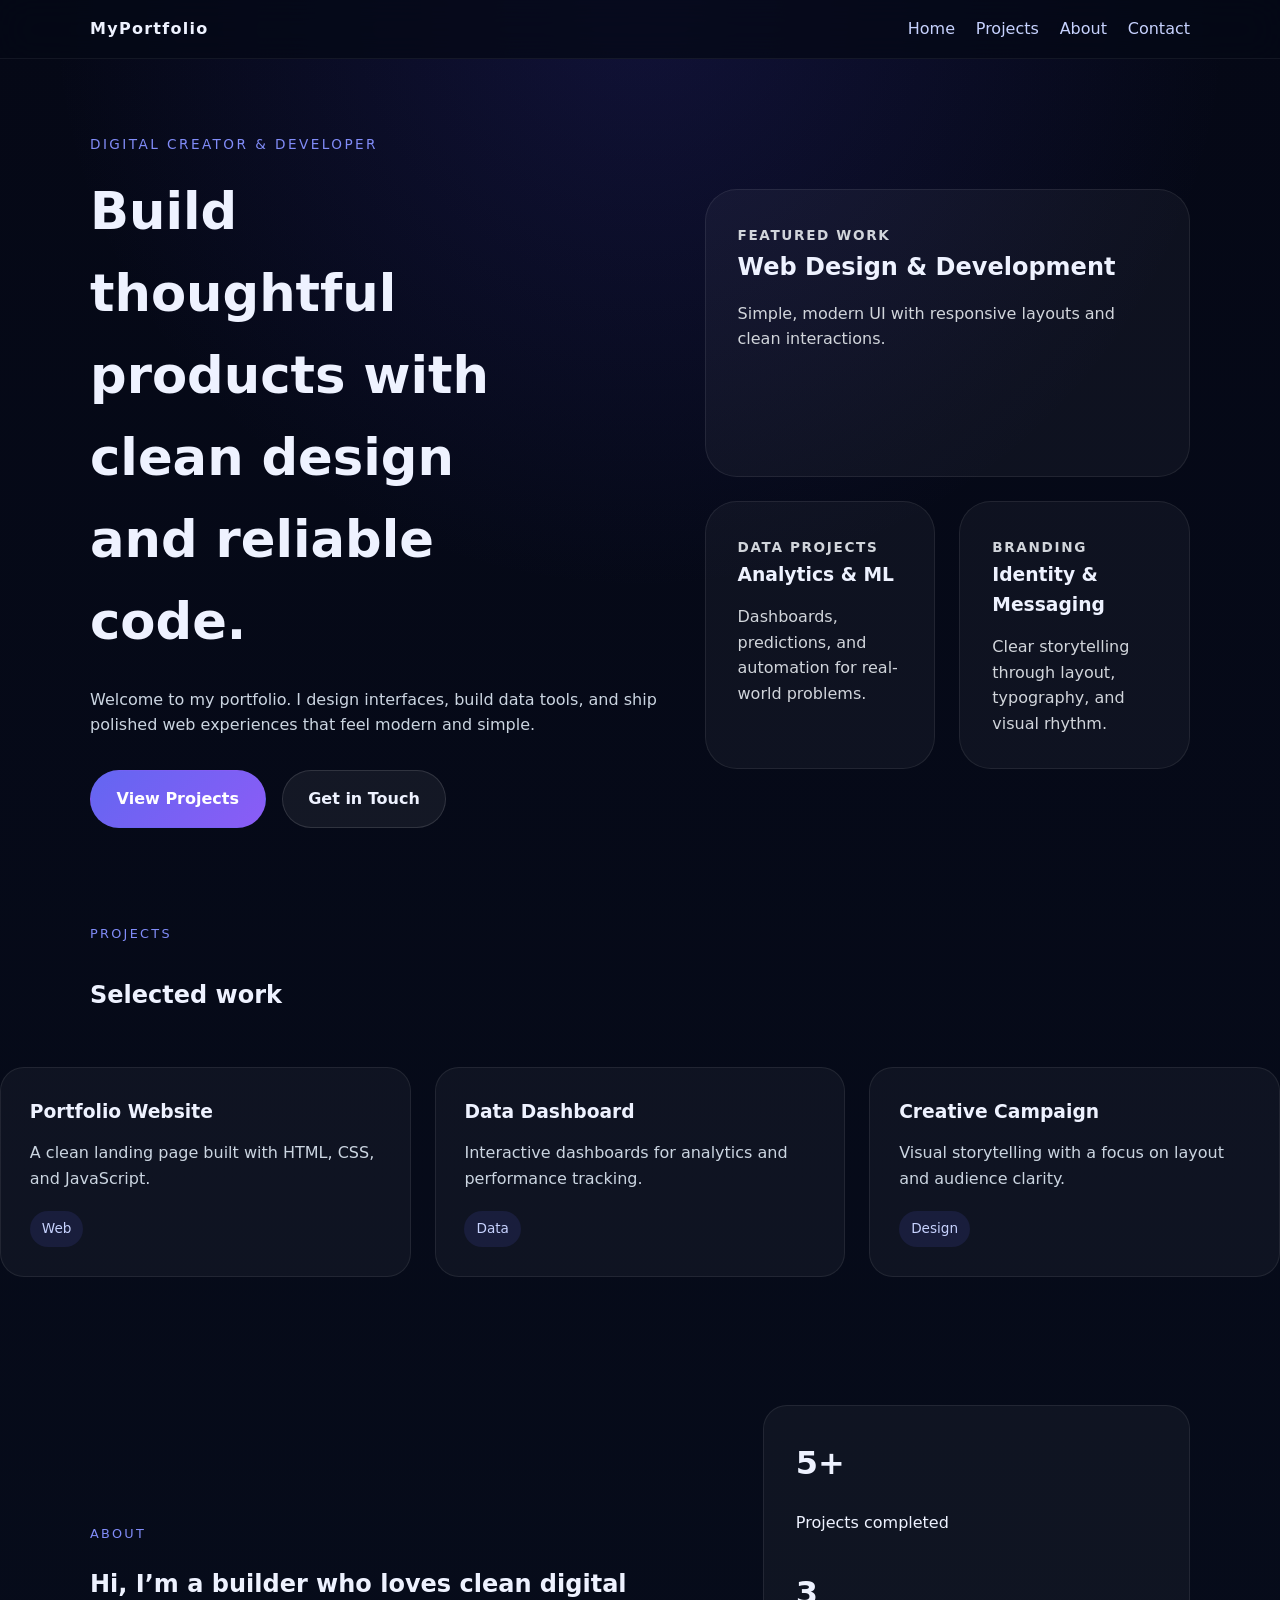
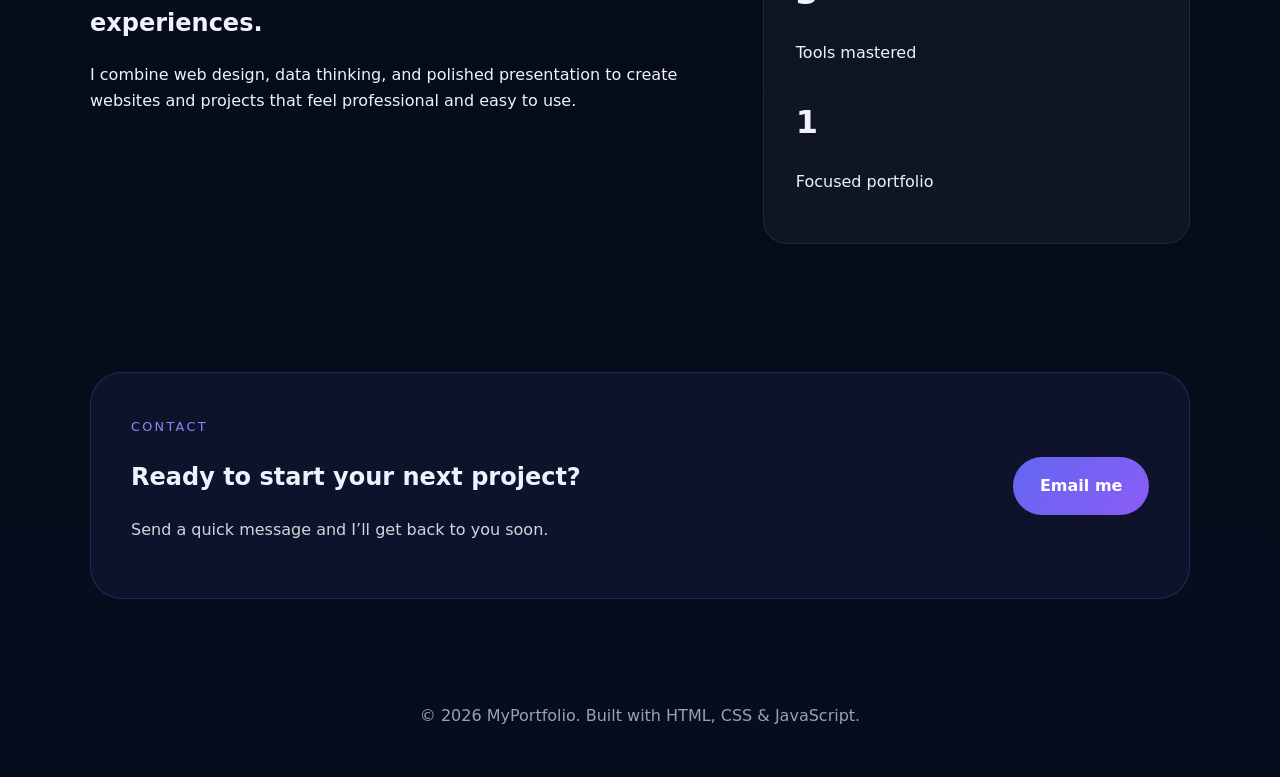
==== index.html @ 17a0bbd0 "Initial commit" ====
<!DOCTYPE html>
<html lang="en">
<head>
  <meta charset="UTF-8" />
  <meta name="viewport" content="width=device-width, initial-scale=1.0" />
  <title>Portfolio</title>
  <link rel="stylesheet" href="styles.css" />
</head>
<body>
  <header class="site-header">
    <div class="container header-inner">
      <a class="brand" href="#home">MyPortfolio</a>
      <nav class="nav-links" id="navLinks">
        <a href="#home">Home</a>
        <a href="#projects">Projects</a>
        <a href="#about">About</a>
        <a href="#contact">Contact</a>
      </nav>
      <button class="menu-toggle" id="menuToggle" aria-label="Toggle navigation">
        <span></span><span></span><span></span>
      </button>
    </div>
  </header>

  <main>
    <section class="hero" id="home">
      <div class="container hero-grid">
        <div class="hero-copy">
          <span class="eyebrow">Digital Creator & Developer</span>
          <h1>Build thoughtful products with clean design and reliable code.</h1>
          <p>Welcome to my portfolio. I design interfaces, build data tools, and ship polished web experiences that feel modern and simple.</p>
          <div class="hero-actions">
            <a class="btn primary" href="#projects">View Projects</a>
            <a class="btn secondary" href="#contact">Get in Touch</a>
          </div>
        </div>

        <div class="hero-cards">
          <article class="feature-card feature-card-large">
            <p class="feature-label">Featured Work</p>
            <h2>Web Design & Development</h2>
            <p>Simple, modern UI with responsive layouts and clean interactions.</p>
          </article>

          <div class="feature-row">
            <article class="feature-card">
              <p class="feature-label">Data Projects</p>
              <h3>Analytics & ML</h3>
              <p>Dashboards, predictions, and automation for real-world problems.</p>
            </article>

            <article class="feature-card">
              <p class="feature-label">Branding</p>
              <h3>Identity & Messaging</h3>
              <p>Clear storytelling through layout, typography, and visual rhythm.</p>
            </article>
          </div>
        </div>
      </div>
    </section>

    <section class="section projects" id="projects">
      <div class="container section-header">
        <span class="section-tag">Projects</span>
        <h2>Selected work</h2>
      </div>
      <div class="project-grid">
        <article class="project-card">
          <h3>Portfolio Website</h3>
          <p>A clean landing page built with HTML, CSS, and JavaScript.</p>
          <span class="project-meta">Web</span>
        </article>
        <article class="project-card">
          <h3>Data Dashboard</h3>
          <p>Interactive dashboards for analytics and performance tracking.</p>
          <span class="project-meta">Data</span>
        </article>
        <article class="project-card">
          <h3>Creative Campaign</h3>
          <p>Visual storytelling with a focus on layout and audience clarity.</p>
          <span class="project-meta">Design</span>
        </article>
      </div>
    </section>

    <section class="section about" id="about">
      <div class="container about-grid">
        <div>
          <span class="section-tag">About</span>
          <h2>Hi, I’m a builder who loves clean digital experiences.</h2>
          <p>I combine web design, data thinking, and polished presentation to create websites and projects that feel professional and easy to use.</p>
        </div>
        <div class="about-stats">
          <div>
            <strong>5+</strong>
            <p>Projects completed</p>
          </div>
          <div>
            <strong>3</strong>
            <p>Tools mastered</p>
          </div>
          <div>
            <strong>1</strong>
            <p>Focused portfolio</p>
          </div>
        </div>
      </div>
    </section>

    <section class="section contact" id="contact">
      <div class="container contact-card">
        <div>
          <span class="section-tag">Contact</span>
          <h2>Ready to start your next project?</h2>
          <p>Send a quick message and I’ll get back to you soon.</p>
        </div>
        <a class="btn primary" href="mailto:hello@example.com">Email me</a>
      </div>
    </section>
  </main>

  <footer class="site-footer">
    <div class="container footer-inner">
      <p>© 2026 MyPortfolio. Built with HTML, CSS & JavaScript.</p>
    </div>
  </footer>

  <script src="script.js"></script>
</body>
</html>
---- styles.css ----
:root {
  color-scheme: dark;
  font-family: Inter, system-ui, -apple-system, BlinkMacSystemFont, "Segoe UI", sans-serif;
  color: #eef2ff;
  background: #050816;
  font-size: 16px;
  line-height: 1.6;
}

* {
  box-sizing: border-box;
}

html {
  scroll-behavior: smooth;
}

body {
  margin: 0;
  min-height: 100vh;
  background: radial-gradient(circle at top, rgba(79, 70, 229, 0.16), transparent 24%),
    linear-gradient(180deg, #050816 0%, #070d1c 100%);
}

img {
  display: block;
  max-width: 100%;
}

button,
a {
  font: inherit;
}

.container {
  width: min(1100px, calc(100% - 2rem));
  margin: 0 auto;
}

.site-header {
  position: sticky;
  top: 0;
  z-index: 10;
  backdrop-filter: blur(18px);
  background: rgba(5, 8, 22, 0.75);
  border-bottom: 1px solid rgba(255, 255, 255, 0.06);
}

.header-inner {
  display: flex;
  align-items: center;
  justify-content: space-between;
  gap: 1rem;
  padding: 1rem 0;
}

.brand {
  text-decoration: none;
  color: #eef2ff;
  font-weight: 700;
  letter-spacing: 0.08em;
}

.nav-links {
  display: flex;
  align-items: center;
  gap: 1.3rem;
}

.nav-links a {
  text-decoration: none;
  color: #c7d2fe;
  transition: color 0.2s ease;
}

.nav-links a:hover {
  color: #eef2ff;
}

.menu-toggle {
  display: none;
  width: 2.5rem;
  height: 2.5rem;
  border: none;
  background: transparent;
  cursor: pointer;
  flex-direction: column;
  justify-content: space-between;
  padding: 0;
}

.menu-toggle span {
  display: block;
  height: 3px;
  width: 100%;
  background: #eef2ff;
  border-radius: 999px;
}

.hero {
  padding: 4.5rem 0 2rem;
}

.hero-grid {
  display: grid;
  grid-template-columns: 1.2fr 1fr;
  gap: 2rem;
  align-items: center;
}

.eyebrow {
  display: inline-flex;
  font-size: 0.85rem;
  text-transform: uppercase;
  letter-spacing: 0.18em;
  color: #818cf8;
  margin-bottom: 1rem;
}

.hero-copy h1 {
  font-size: clamp(2.5rem, 4vw, 4rem);
  margin: 0;
  max-width: 12ch;
}

.hero-copy p {
  max-width: 42rem;
  margin: 1.5rem 0 0;
  color: #cbd5e1;
}

.hero-actions {
  display: flex;
  align-items: center;
  gap: 1rem;
  margin-top: 2rem;
}

.btn {
  display: inline-flex;
  align-items: center;
  gap: 0.5rem;
  text-decoration: none;
  border-radius: 999px;
  border: 1px solid transparent;
  padding: 0.95rem 1.6rem;
  font-weight: 600;
  transition: transform 0.2s ease, background-color 0.2s ease, border-color 0.2s ease;
}

.btn:hover {
  transform: translateY(-1px);
}

.btn.primary {
  background: linear-gradient(135deg, #6366f1, #8b5cf6);
  color: #fff;
}

.btn.secondary {
  background: rgba(255, 255, 255, 0.06);
  color: #eef2ff;
  border-color: rgba(255, 255, 255, 0.12);
}

.hero-cards {
  display: grid;
  gap: 1.5rem;
}

.feature-card {
  background: rgba(255, 255, 255, 0.04);
  border: 1px solid rgba(255, 255, 255, 0.08);
  border-radius: 32px;
  padding: 2rem;
  min-height: 11rem;
}

.feature-card-large {
  min-height: 18rem;
}

.feature-label {
  display: inline-flex;
  margin-bottom: 0.85rem;
  color: #818cf8;
  font-size: 0.85rem;
  font-weight: 600;
  text-transform: uppercase;
  letter-spacing: 0.12em;
}

.feature-card h2,
.feature-card h3 {
  margin: 0 0 0.9rem;
}

.feature-card p {
  margin: 0;
  color: #d1d5db;
}

.feature-row {
  display: grid;
  gap: 1.5rem;
  grid-template-columns: repeat(2, minmax(0, 1fr));
}

.section {
  padding: 4rem 0;
}

.section-header {
  display: flex;
  flex-direction: column;
  gap: 0.75rem;
  margin-bottom: 2rem;
}

.section-tag {
  color: #818cf8;
  text-transform: uppercase;
  letter-spacing: 0.18em;
  font-size: 0.8rem;
}

.projects .project-grid {
  display: grid;
  gap: 1.5rem;
  grid-template-columns: repeat(3, minmax(0, 1fr));
}

.project-card {
  background: rgba(255, 255, 255, 0.04);
  border: 1px solid rgba(255, 255, 255, 0.08);
  border-radius: 24px;
  padding: 1.8rem;
}

.project-card h3 {
  margin: 0 0 0.85rem;
}

.project-card p {
  margin: 0 0 1.25rem;
  color: #cbd5e1;
}

.project-meta {
  display: inline-flex;
  padding: 0.45rem 0.75rem;
  border-radius: 999px;
  background: rgba(99, 102, 241, 0.12);
  color: #c7d2fe;
  font-size: 0.85rem;
}

.about-grid {
  display: grid;
  grid-template-columns: 1.2fr 0.8fr;
  gap: 2rem;
  align-items: center;
}

.about-stats {
  display: grid;
  gap: 1rem;
  background: rgba(255, 255, 255, 0.04);
  border: 1px solid rgba(255, 255, 255, 0.08);
  border-radius: 24px;
  padding: 2rem;
}

.about-stats div {
  display: grid;
  gap: 0.3rem;
}

.about-stats strong {
  font-size: 2rem;
  display: block;
}

.contact-card {
  display: flex;
  align-items: center;
  justify-content: space-between;
  gap: 2rem;
  background: rgba(99, 102, 241, 0.08);
  border: 1px solid rgba(99, 102, 241, 0.25);
  border-radius: 32px;
  padding: 2.5rem;
}

.contact-card p {
  color: #d1d5db;
}

.site-footer {
  padding: 1.5rem 0 2rem;
}

.footer-inner {
  display: flex;
  justify-content: center;
  color: #94a3b8;
}

@media (max-width: 960px) {
  .hero-grid,
  .about-grid,
  .projects .project-grid {
    grid-template-columns: 1fr;
  }

  .feature-row {
    grid-template-columns: 1fr;
  }
}

@media (max-width: 720px) {
  .header-inner {
    flex-wrap: wrap;
  }

  .nav-links {
    width: 100%;
    flex-direction: column;
    gap: 0.8rem;
    display: none;
  }

  .nav-links.active {
    display: flex;
  }

  .menu-toggle {
    display: flex;
  }

  .hero-actions {
    flex-direction: column;
    align-items: stretch;
  }

  .contact-card {
    flex-direction: column;
    align-items: flex-start;
  }
}
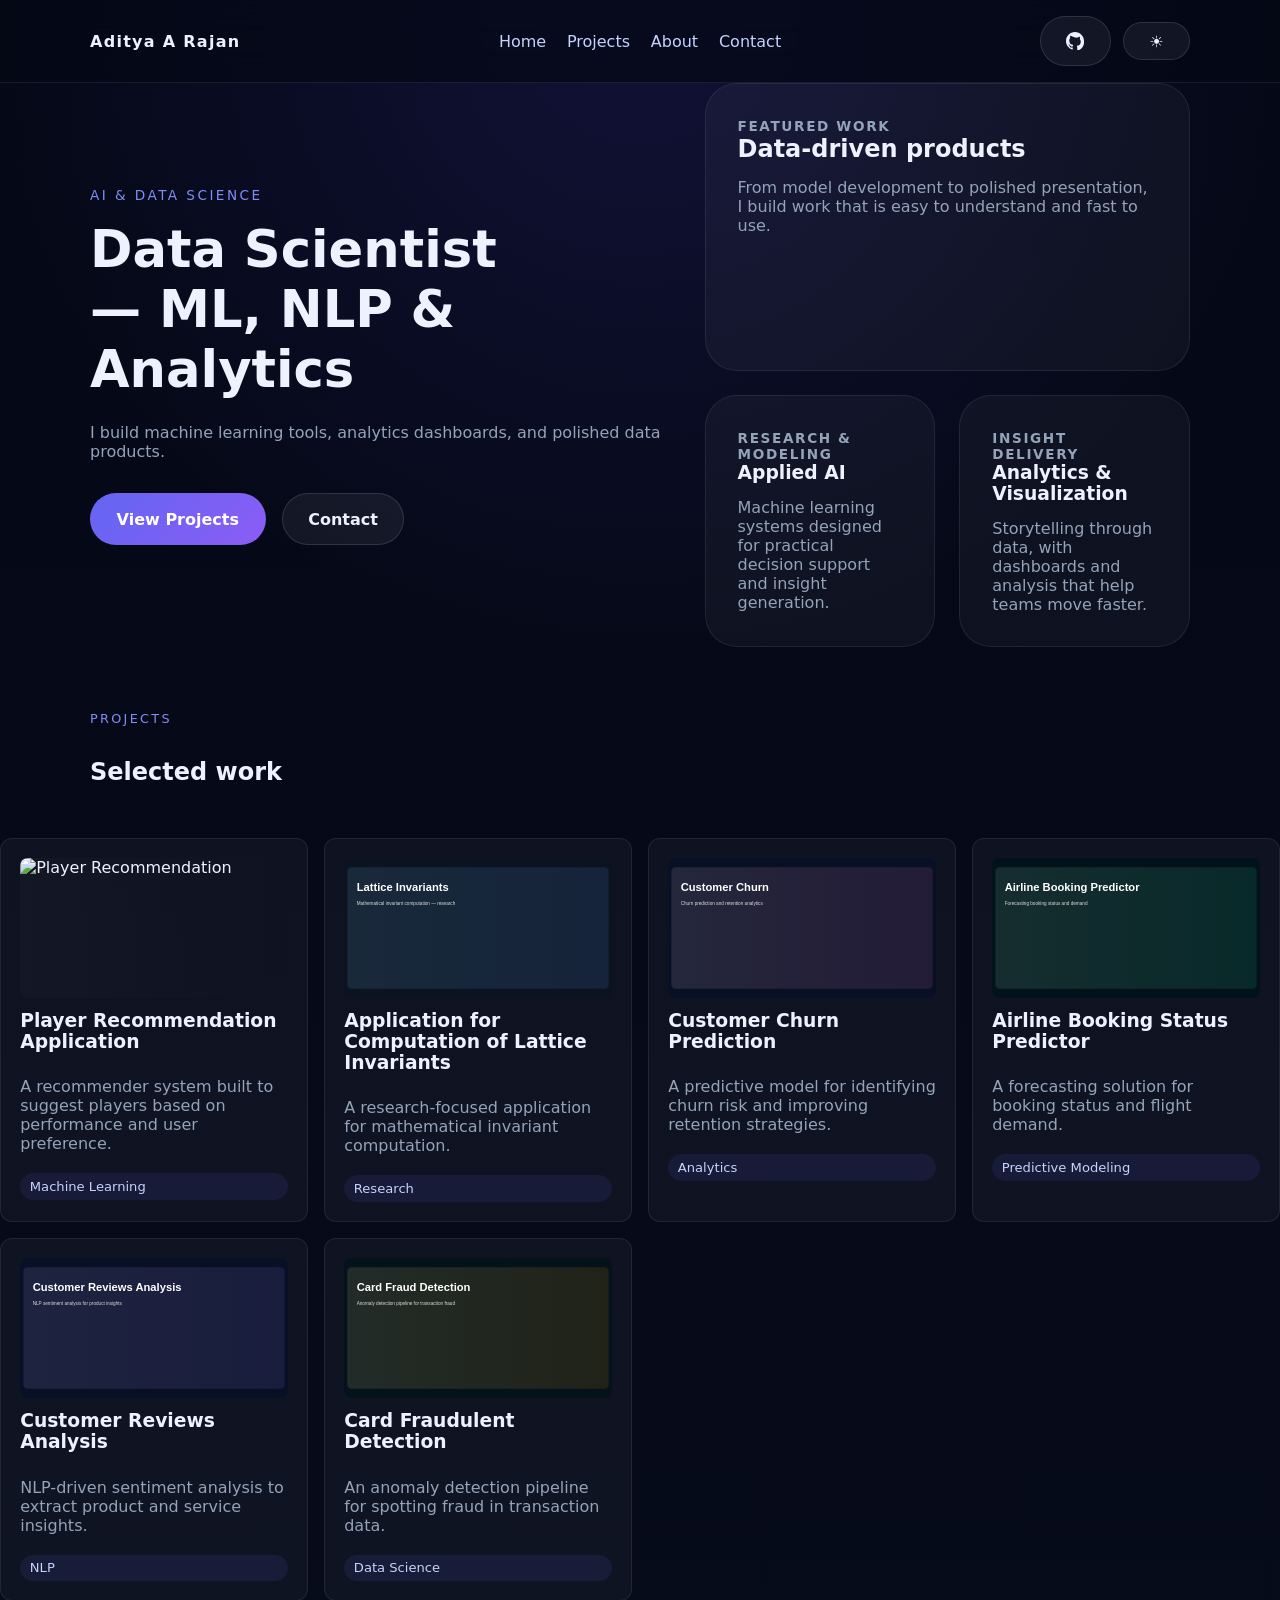
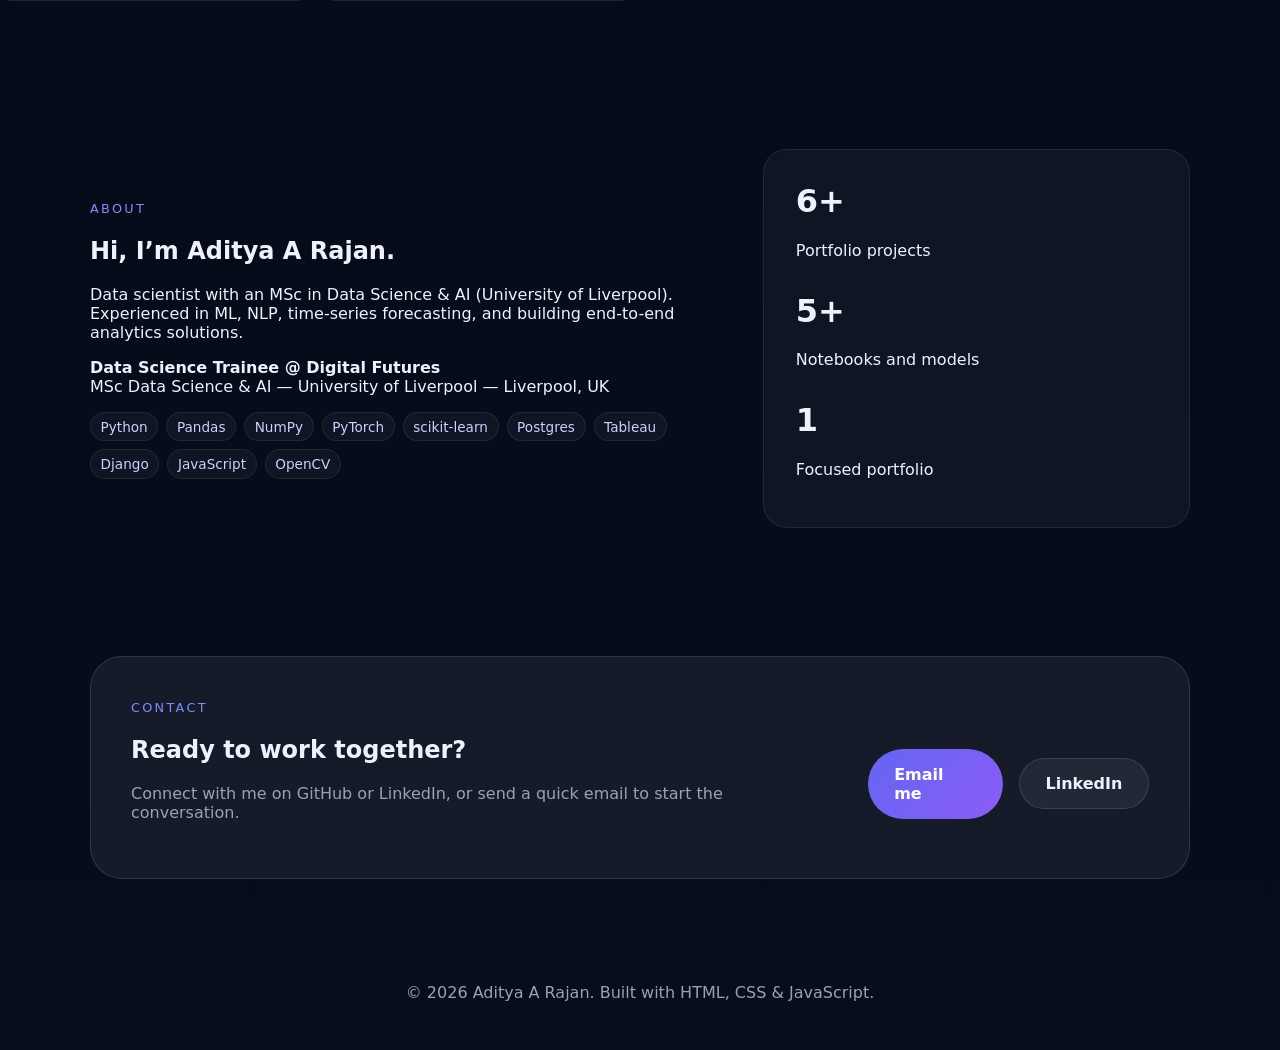
==== commit 7ceb1f24: "static html file update" ====
--- a/index.html
+++ b/index.html
@@ -3,22 +3,30 @@
 <head>
   <meta charset="UTF-8" />
   <meta name="viewport" content="width=device-width, initial-scale=1.0" />
-  <title>Portfolio</title>
-  <link rel="stylesheet" href="styles.css" />
+  <title>Aditya A Rajan — Portfolio</title>
+  <link rel="stylesheet" href="static/styles.css" />
 </head>
 <body>
   <header class="site-header">
     <div class="container header-inner">
-      <a class="brand" href="#home">MyPortfolio</a>
+      <a class="brand" href="#home">Aditya A Rajan</a>
       <nav class="nav-links" id="navLinks">
         <a href="#home">Home</a>
         <a href="#projects">Projects</a>
         <a href="#about">About</a>
         <a href="#contact">Contact</a>
       </nav>
-      <button class="menu-toggle" id="menuToggle" aria-label="Toggle navigation">
-        <span></span><span></span><span></span>
-      </button>
+      <div class="toolbar-actions">
+        <a class="btn secondary github-btn" href="https://github.com/adiTenGemini" target="_blank" rel="noreferrer" aria-label="GitHub">
+          <svg width="18" height="18" viewBox="0 0 16 16" fill="currentColor" xmlns="http://www.w3.org/2000/svg" aria-hidden="true">
+            <path fill-rule="evenodd" d="M8 0C3.58 0 0 3.58 0 8c0 3.54 2.29 6.53 5.47 7.59.4.07.55-.17.55-.38 0-.19-.01-.82-.01-1.49-2.01.37-2.53-.49-2.69-.94-.09-.23-.48-.94-.82-1.13-.28-.15-.68-.52-.01-.53.63-.01 1.08.58 1.23.82.72 1.21 1.87.87 2.33.66.07-.52.28-.87.51-1.07-1.78-.2-3.64-.89-3.64-3.95 0-.87.31-1.59.82-2.15-.08-.2-.36-1.02.08-2.12 0 0 .67-.21 2.2.82A7.68 7.68 0 018 4.8c.68.003 1.36.092 2 .27 1.53-1.04 2.2-.82 2.2-.82.44 1.1.16 1.92.08 2.12.51.56.82 1.28.82 2.15 0 3.07-1.87 3.75-3.65 3.95.29.25.54.73.54 1.48 0 1.07-.01 1.93-.01 2.19 0 .21.15.46.55.38A8.013 8.013 0 0016 8c0-4.42-3.58-8-8-8z"></path>
+          </svg>
+        </a>
+        <button class="theme-toggle" id="themeToggle" aria-label="Toggle theme">🌙</button>
+        <button class="menu-toggle" id="menuToggle" aria-label="Toggle navigation">
+          <span></span><span></span><span></span>
+        </button>
+      </div>
     </div>
   </header>
 
@@ -26,33 +34,33 @@
     <section class="hero" id="home">
       <div class="container hero-grid">
         <div class="hero-copy">
-          <span class="eyebrow">Digital Creator & Developer</span>
-          <h1>Build thoughtful products with clean design and reliable code.</h1>
-          <p>Welcome to my portfolio. I design interfaces, build data tools, and ship polished web experiences that feel modern and simple.</p>
+          <span class="eyebrow">AI & Data Science</span>
+          <h1>Data Scientist — ML, NLP & Analytics</h1>
+          <p>I build machine learning tools, analytics dashboards, and polished data products.</p>
           <div class="hero-actions">
             <a class="btn primary" href="#projects">View Projects</a>
-            <a class="btn secondary" href="#contact">Get in Touch</a>
+            <a class="btn secondary" href="#contact">Contact</a>
           </div>
         </div>
 
         <div class="hero-cards">
           <article class="feature-card feature-card-large">
             <p class="feature-label">Featured Work</p>
-            <h2>Web Design & Development</h2>
-            <p>Simple, modern UI with responsive layouts and clean interactions.</p>
+            <h2>Data-driven products</h2>
+            <p>From model development to polished presentation, I build work that is easy to understand and fast to use.</p>
           </article>
 
           <div class="feature-row">
             <article class="feature-card">
-              <p class="feature-label">Data Projects</p>
-              <h3>Analytics & ML</h3>
-              <p>Dashboards, predictions, and automation for real-world problems.</p>
+              <p class="feature-label">Research & Modeling</p>
+              <h3>Applied AI</h3>
+              <p>Machine learning systems designed for practical decision support and insight generation.</p>
             </article>
 
             <article class="feature-card">
-              <p class="feature-label">Branding</p>
-              <h3>Identity & Messaging</h3>
-              <p>Clear storytelling through layout, typography, and visual rhythm.</p>
+              <p class="feature-label">Insight Delivery</p>
+              <h3>Analytics & Visualization</h3>
+              <p>Storytelling through data, with dashboards and analysis that help teams move faster.</p>
             </article>
           </div>
         </div>
@@ -64,22 +72,54 @@
         <span class="section-tag">Projects</span>
         <h2>Selected work</h2>
       </div>
-      <div class="project-grid">
+
+      <div class="project-grid" id="projectGrid">
         <article class="project-card">
-          <h3>Portfolio Website</h3>
-          <p>A clean landing page built with HTML, CSS, and JavaScript.</p>
-          <span class="project-meta">Web</span>
+          <img class="project-image" src="static/images/player_recommendation.svg" alt="Player Recommendation">
+          <h3><a href="https://github.com/adiTenGemini/Player-Recommendation-Application" target="_blank" rel="noreferrer">Player Recommendation Application</a></h3>
+          <p>A recommender system built to suggest players based on performance and user preference.</p>
+          <span class="project-meta">Machine Learning</span>
         </article>
+
         <article class="project-card">
-          <h3>Data Dashboard</h3>
-          <p>Interactive dashboards for analytics and performance tracking.</p>
-          <span class="project-meta">Data</span>
+          <img class="project-image" src="static/images/computation_lattice.svg" alt="Lattice Invariants">
+          <h3><a href="https://github.com/adiTenGemini/Application-for-Computation-of-Lattice-Invariants" target="_blank" rel="noreferrer">Application for Computation of Lattice Invariants</a></h3>
+          <p>A research-focused application for mathematical invariant computation.</p>
+          <span class="project-meta">Research</span>
         </article>
+
         <article class="project-card">
-          <h3>Creative Campaign</h3>
-          <p>Visual storytelling with a focus on layout and audience clarity.</p>
-          <span class="project-meta">Design</span>
+          <img class="project-image" src="static/images/customer_churn.svg" alt="Customer Churn">
+          <h3><a href="https://github.com/adiTenGemini/Customer-Churn-Prediction" target="_blank" rel="noreferrer">Customer Churn Prediction</a></h3>
+          <p>A predictive model for identifying churn risk and improving retention strategies.</p>
+          <span class="project-meta">Analytics</span>
         </article>
+
+        <article class="project-card">
+          <img class="project-image" src="static/images/airline_booking.svg" alt="Airline Booking">
+          <h3><a href="https://github.com/adiTenGemini/Airline-Booking-Status-Predictor" target="_blank" rel="noreferrer">Airline Booking Status Predictor</a></h3>
+          <p>A forecasting solution for booking status and flight demand.</p>
+          <span class="project-meta">Predictive Modeling</span>
+        </article>
+
+        <article class="project-card">
+          <img class="project-image" src="static/images/customer_reviews.svg" alt="Customer Reviews">
+          <h3><a href="https://github.com/adiTenGemini/Customer-Reviews-Analysis" target="_blank" rel="noreferrer">Customer Reviews Analysis</a></h3>
+          <p>NLP-driven sentiment analysis to extract product and service insights.</p>
+          <span class="project-meta">NLP</span>
+        </article>
+
+        <article class="project-card">
+          <img class="project-image" src="static/images/card_fraud.svg" alt="Card Fraud">
+          <h3><a href="https://github.com/adiTenGemini/Card-Fraudulent-Detection" target="_blank" rel="noreferrer">Card Fraudulent Detection</a></h3>
+          <p>An anomaly detection pipeline for spotting fraud in transaction data.</p>
+          <span class="project-meta">Data Science</span>
+        </article>
+      </div>
+
+      <!-- See more button is hidden when there are no hidden items -->
+      <div style="text-align:center; margin-top:1.25rem;">
+        <button id="seeMoreBtn" class="btn secondary" style="display:none;">See more</button>
       </div>
     </section>
 
@@ -87,17 +127,31 @@
       <div class="container about-grid">
         <div>
           <span class="section-tag">About</span>
-          <h2>Hi, I’m a builder who loves clean digital experiences.</h2>
-          <p>I combine web design, data thinking, and polished presentation to create websites and projects that feel professional and easy to use.</p>
+          <h2>Hi, I’m Aditya A Rajan.</h2>
+          <p>Data scientist with an MSc in Data Science & AI (University of Liverpool). Experienced in ML, NLP, time-series forecasting, and building end-to-end analytics solutions.</p>
+          <p><strong>Data Science Trainee @ Digital Futures</strong><br>MSc Data Science & AI — University of Liverpool — Liverpool, UK</p>
+
+          <div class="skill-list">
+            <span class="skill">Python</span>
+            <span class="skill">Pandas</span>
+            <span class="skill">NumPy</span>
+            <span class="skill">PyTorch</span>
+            <span class="skill">scikit-learn</span>
+            <span class="skill">Postgres</span>
+            <span class="skill">Tableau</span>
+            <span class="skill">Django</span>
+            <span class="skill">JavaScript</span>
+            <span class="skill">OpenCV</span>
+          </div>
         </div>
         <div class="about-stats">
           <div>
-            <strong>5+</strong>
-            <p>Projects completed</p>
+            <strong>6+</strong>
+            <p>Portfolio projects</p>
           </div>
           <div>
-            <strong>3</strong>
-            <p>Tools mastered</p>
+            <strong>5+</strong>
+            <p>Notebooks and models</p>
           </div>
           <div>
             <strong>1</strong>
@@ -111,20 +165,23 @@
       <div class="container contact-card">
         <div>
           <span class="section-tag">Contact</span>
-          <h2>Ready to start your next project?</h2>
-          <p>Send a quick message and I’ll get back to you soon.</p>
+          <h2>Ready to work together?</h2>
+          <p>Connect with me on GitHub or LinkedIn, or send a quick email to start the conversation.</p>
         </div>
-        <a class="btn primary" href="mailto:hello@example.com">Email me</a>
+        <div class="hero-actions">
+          <a class="btn primary" href="mailto:hello@example.com">Email me</a>
+          <a class="btn secondary" href="https://www.linkedin.com/in/adityaarajan/" target="_blank" rel="noreferrer">LinkedIn</a>
+        </div>
       </div>
     </section>
   </main>
 
   <footer class="site-footer">
     <div class="container footer-inner">
-      <p>© 2026 MyPortfolio. Built with HTML, CSS & JavaScript.</p>
+      <p>© 2026 Aditya A Rajan. Built with HTML, CSS & JavaScript.</p>
     </div>
   </footer>
 
-  <script src="script.js"></script>
+  <script src="static/script.js"></script>
 </body>
 </html>
--- a/static/styles.css
+++ b/static/styles.css
@@ -0,0 +1,455 @@
+:root {
+  color-scheme: dark;
+  font-family: Inter, system-ui, -apple-system, BlinkMacSystemFont, "Segoe UI", sans-serif;
+  --bg: #050816;
+  --bg-alt: rgba(255, 255, 255, 0.04);
+  --header-bg: rgba(5, 8, 22, 0.75);
+  --card-bg: rgba(255, 255, 255, 0.04);
+  --border: rgba(255, 255, 255, 0.08);
+  --text: #eef2ff;
+  --muted: #c7d2fe;
+  --muted-alt: #94a3b8;
+  --accent: #818cf8;
+  --hero-bg: radial-gradient(circle at top, rgba(79, 70, 229, 0.16), transparent 24%), linear-gradient(180deg, #050816 0%, #070d1c 100%);
+  --btn-primary-start: #6366f1;
+  --btn-primary-end: #8b5cf6;
+  --btn-secondary-bg: rgba(255, 255, 255, 0.06);
+  --btn-secondary-border: rgba(255, 255, 255, 0.12);
+  --btn-secondary-text: #eef2ff;
+}
+
+* {
+  box-sizing: border-box;
+}
+
+html {
+  scroll-behavior: smooth;
+}
+
+body {
+  margin: 0;
+  min-height: 100vh;
+  background: var(--hero-bg);
+  color: var(--text);
+}
+
+body.light {
+  color-scheme: light;
+  --hero-bg: linear-gradient(180deg, #eef2ff 0%, #dbeafe 100%);
+  --header-bg: rgba(255, 255, 255, 0.96);
+  --card-bg: #ffffff;
+  --border: rgba(15, 23, 42, 0.12);
+  --text: #0f172a;
+  --muted: #475569;
+  --muted-alt: #64748b;
+  --accent: #4338ca;
+  --btn-primary-start: #4338ca;
+  --btn-primary-end: #7c3aed;
+  --btn-secondary-bg: #f8fafc;
+  --btn-secondary-border: rgba(15, 23, 42, 0.16);
+  --btn-secondary-text: #0f172a;
+}
+
+img {
+  display: block;
+  max-width: 100%;
+}
+
+button,
+ a {
+  font: inherit;
+}
+
+.container {
+  width: min(1100px, calc(100% - 2rem));
+  margin: 0 auto;
+}
+
+.site-header {
+  position: sticky;
+  top: 0;
+  z-index: 10;
+  backdrop-filter: blur(18px);
+  background: var(--header-bg);
+  border-bottom: 1px solid var(--border);
+}
+
+.header-inner {
+  display: flex;
+  align-items: center;
+  justify-content: space-between;
+  gap: 1rem;
+  padding: 1rem 0;
+}
+
+.toolbar-actions {
+  display: flex;
+  align-items: center;
+  gap: 0.75rem;
+}
+
+.brand {
+  text-decoration: none;
+  color: var(--text);
+  font-weight: 700;
+  letter-spacing: 0.08em;
+}
+
+.nav-links {
+  display: flex;
+  align-items: center;
+  gap: 1.3rem;
+}
+
+.nav-links a {
+  text-decoration: none;
+  color: var(--muted);
+  transition: color 0.2s ease;
+}
+
+.nav-links a:hover {
+  color: var(--text);
+}
+
+.menu-toggle {
+  display: none;
+  width: 2.5rem;
+  height: 2.5rem;
+  border: none;
+  background: transparent;
+  cursor: pointer;
+  flex-direction: column;
+  justify-content: space-between;
+  padding: 0;
+}
+
+.menu-toggle span {
+  display: block;
+  height: 3px;
+  width: 100%;
+  background: var(--text);
+  border-radius: 999px;
+}
+
+.theme-toggle {
+  border: 1px solid var(--btn-secondary-border);
+  border-radius: 999px;
+  background: var(--btn-secondary-bg);
+  color: var(--btn-secondary-text);
+  display: inline-flex;
+  align-items: center;
+  justify-content: center;
+  gap: 0.35rem;
+  padding: 0.55rem 1.1rem;
+  min-width: 4.2rem;
+  cursor: pointer;
+  transition: transform 0.2s ease, background-color 0.2s ease, border-color 0.2s ease;
+}
+
+.theme-toggle:hover {
+  transform: translateY(-1px);
+}
+
+.github-btn svg { display: block; }
+.github-btn { padding: 0.5rem; min-width: 2.8rem; display: inline-flex; align-items:center; justify-content:center; }
+
+.hero-grid {
+  display: grid;
+  grid-template-columns: 1.2fr 1fr;
+  gap: 2rem;
+  align-items: center;
+}
+
+.eyebrow {
+  display: inline-flex;
+  font-size: 0.85rem;
+  text-transform: uppercase;
+  letter-spacing: 0.18em;
+  color: var(--accent);
+  margin-bottom: 1rem;
+}
+
+.hero-copy h1 {
+  font-size: clamp(2.5rem, 4vw, 4rem);
+  margin: 0;
+  max-width: 12ch;
+}
+
+.hero-copy p {
+  max-width: 42rem;
+  margin: 1.5rem 0 0;
+  color: var(--muted-alt);
+}
+
+.hero-actions {
+  display: flex;
+  align-items: center;
+  gap: 1rem;
+  margin-top: 2rem;
+}
+
+.btn {
+  display: inline-flex;
+  align-items: center;
+  gap: 0.5rem;
+  text-decoration: none;
+  border-radius: 999px;
+  border: 1px solid transparent;
+  padding: 0.95rem 1.6rem;
+  font-weight: 600;
+  transition: transform 0.2s ease, background-color 0.2s ease, border-color 0.2s ease;
+}
+
+.btn:hover {
+  transform: translateY(-1px);
+}
+
+.btn.primary {
+  background: linear-gradient(135deg, var(--btn-primary-start), var(--btn-primary-end));
+  color: #fff;
+}
+
+.btn.secondary {
+  background: var(--btn-secondary-bg);
+  color: var(--btn-secondary-text);
+  border-color: var(--btn-secondary-border);
+}
+
+.hero-cards {
+  display: grid;
+  gap: 1.5rem;
+}
+
+.feature-card {
+  background: var(--card-bg);
+  border: 1px solid var(--border);
+  border-radius: 32px;
+  padding: 2rem;
+  min-height: 11rem;
+}
+
+.feature-card-large {
+  min-height: 18rem;
+}
+
+.feature-label {
+  display: inline-flex;
+  margin-bottom: 0.85rem;
+  color: var(--accent);
+  font-size: 0.85rem;
+  font-weight: 600;
+  text-transform: uppercase;
+  letter-spacing: 0.12em;
+}
+
+.feature-card h2,
+.feature-card h3 {
+  margin: 0 0 0.9rem;
+}
+
+.feature-card p {
+  margin: 0;
+  color: var(--muted-alt);
+}
+
+.feature-row {
+  display: grid;
+  gap: 1.5rem;
+  grid-template-columns: repeat(2, minmax(0, 1fr));
+}
+
+.section {
+  padding: 4rem 0;
+}
+
+.section-header {
+  display: flex;
+  flex-direction: column;
+  gap: 0.75rem;
+  margin-bottom: 2rem;
+}
+
+.section-tag {
+  color: var(--accent);
+  text-transform: uppercase;
+  letter-spacing: 0.18em;
+  font-size: 0.8rem;
+}
+
+.projects .project-grid {
+  display: grid;
+  gap: 1rem;
+  grid-template-columns: repeat(auto-fit, minmax(260px, 1fr));
+}
+
+.project-card {
+  background: var(--card-bg);
+  border: 1px solid var(--border);
+  border-radius: 12px;
+  padding: 1.2rem;
+  display: flex;
+  flex-direction: column;
+  gap: 0.75rem;
+  min-height: 180px;
+}
+
+.project-card h3 {
+  margin: 0 0 0.85rem;
+}
+
+.project-card p {
+  margin: 0 0 0.5rem;
+  color: var(--muted-alt);
+}
+
+.project-meta {
+  display: inline-flex;
+  padding: 0.35rem 0.6rem;
+  border-radius: 999px;
+  background: rgba(99, 102, 241, 0.10);
+  color: var(--muted);
+  font-size: 0.82rem;
+}
+
+.project-card h3 a {
+  color: inherit;
+  text-decoration: none;
+}
+
+.project-image {
+  width: 100%;
+  height: 140px;
+  object-fit: cover;
+  border-radius: 8px;
+  background: linear-gradient(90deg, rgba(255,255,255,0.02), rgba(0,0,0,0.02));
+}
+
+.skill-list {
+  margin-top: 1rem;
+  display: flex;
+  flex-wrap: wrap;
+  gap: 0.5rem;
+}
+
+.skill {
+  background: var(--card-bg);
+  color: var(--muted);
+  padding: 0.35rem 0.6rem;
+  border-radius: 999px;
+  border: 1px solid var(--border);
+  font-size: 0.85rem;
+}
+
+.hidden { display: none; }
+
+.about-grid {
+  display: grid;
+  grid-template-columns: 1.2fr 0.8fr;
+  gap: 2rem;
+  align-items: center;
+}
+
+.about-stats {
+  display: grid;
+  gap: 1rem;
+  background: var(--card-bg);
+  border: 1px solid var(--border);
+  border-radius: 24px;
+  padding: 2rem;
+}
+
+.about-stats div {
+  display: grid;
+  gap: 0.3rem;
+}
+
+.about-stats strong {
+  font-size: 2rem;
+  display: block;
+}
+
+.contact-card {
+  display: flex;
+  align-items: center;
+  justify-content: space-between;
+  gap: 2rem;
+  background: var(--btn-secondary-bg);
+  border: 1px solid var(--btn-secondary-border);
+  border-radius: 32px;
+  padding: 2.5rem;
+}
+
+.contact-card p {
+  color: var(--muted-alt);
+}
+
+.site-footer {
+  padding: 1.5rem 0 2rem;
+}
+
+.footer-inner {
+  display: flex;
+  justify-content: center;
+  color: var(--muted-alt);
+}
+
+body.light {
+  --bg: #f8fafc;
+  --bg-alt: #ffffff;
+  --header-bg: rgba(255, 255, 255, 0.92);
+  --card-bg: rgba(255, 255, 255, 0.9);
+  --border: rgba(15, 23, 42, 0.08);
+  --text: #0f172a;
+  --muted: #475569;
+  --muted-alt: #64748b;
+  --accent: #4338ca;
+  --hero-bg: linear-gradient(180deg, #f8fafc 0%, #e2e8f0 100%);
+  --btn-primary-start: #4338ca;
+  --btn-primary-end: #6d28d9;
+  --btn-secondary-bg: rgba(15, 23, 42, 0.06);
+  --btn-secondary-border: rgba(15, 23, 42, 0.16);
+  --btn-secondary-text: #0f172a;
+}
+
+@media (max-width: 960px) {
+  .hero-grid,
+  .about-grid,
+  .projects .project-grid {
+    grid-template-columns: 1fr;
+  }
+
+  .feature-row {
+    grid-template-columns: 1fr;
+  }
+}
+
+@media (max-width: 720px) {
+  .header-inner {
+    flex-wrap: wrap;
+  }
+
+  .nav-links {
+    width: 100%;
+    flex-direction: column;
+    gap: 0.8rem;
+    display: none;
+  }
+
+  .nav-links.active {
+    display: flex;
+  }
+
+  .menu-toggle {
+    display: flex;
+  }
+
+  .hero-actions {
+    flex-direction: column;
+    align-items: stretch;
+  }
+
+  .contact-card {
+    flex-direction: column;
+    align-items: flex-start;
+  }
+}
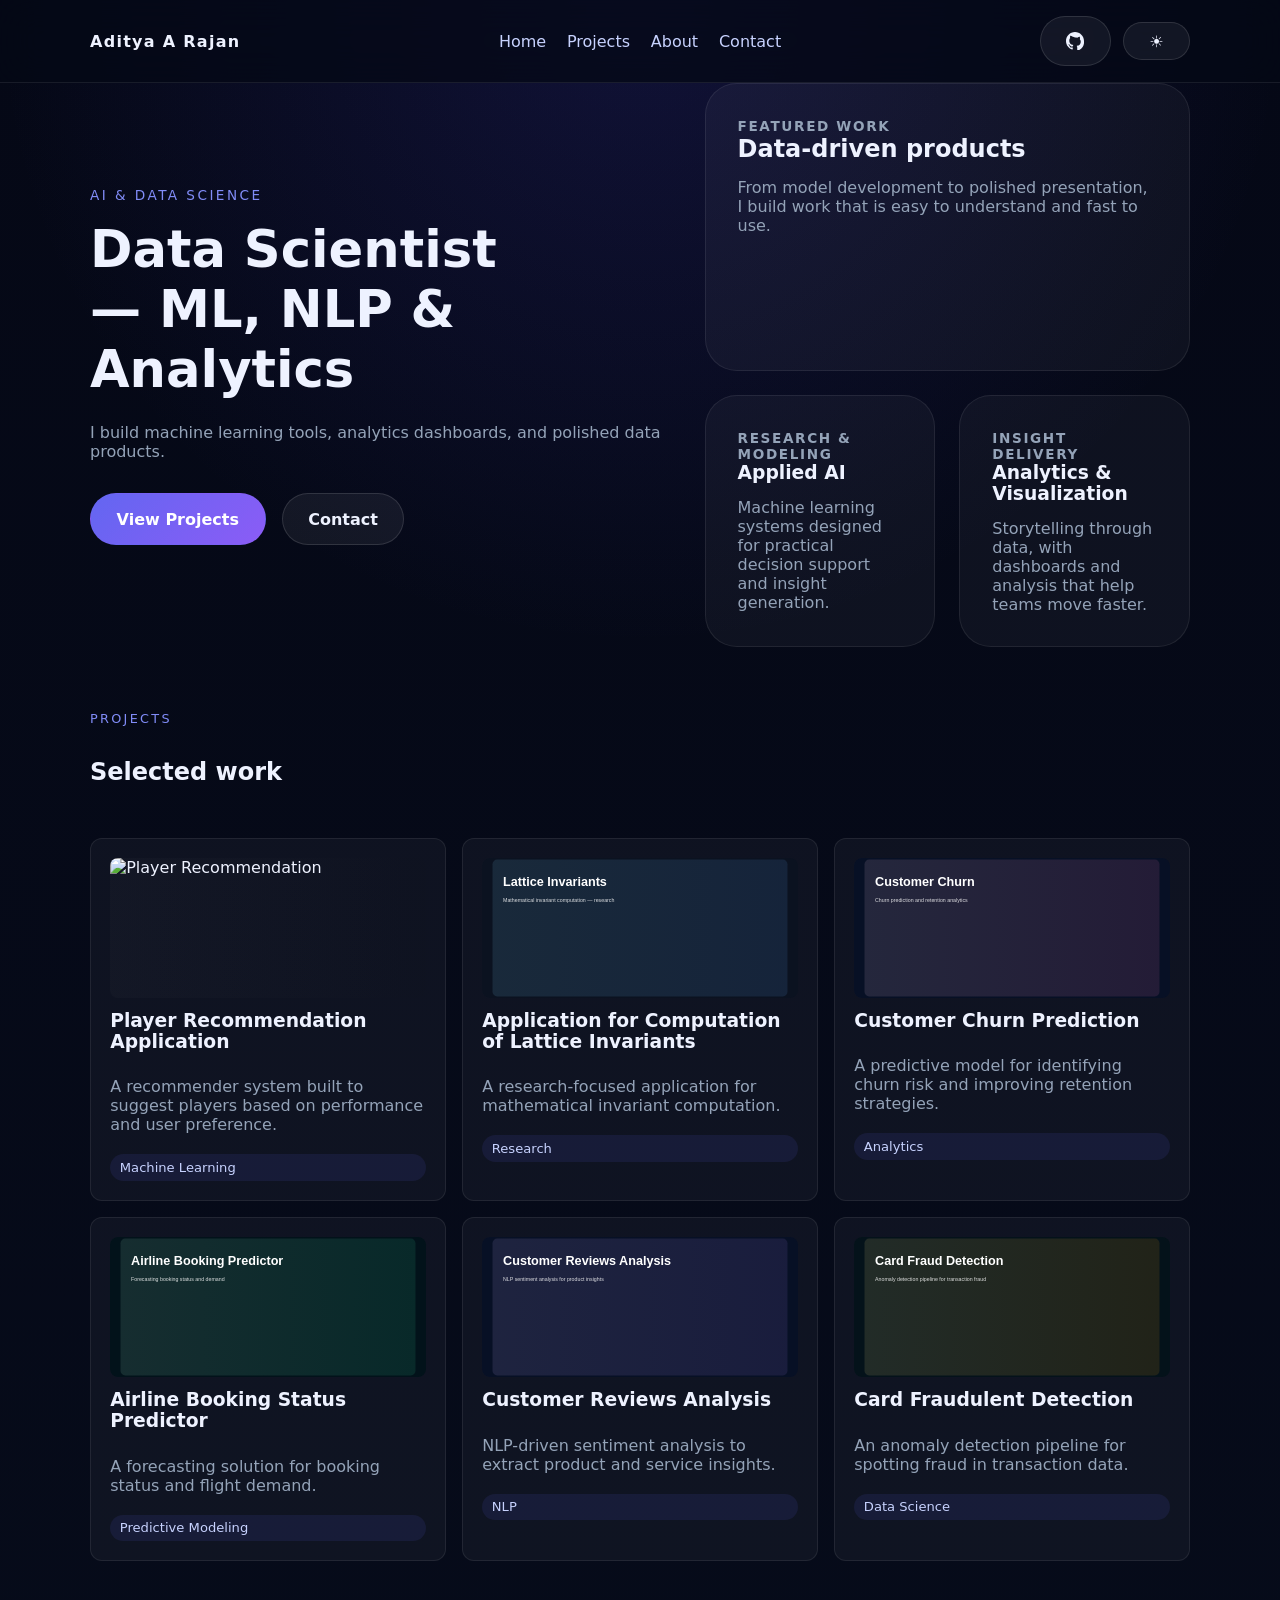
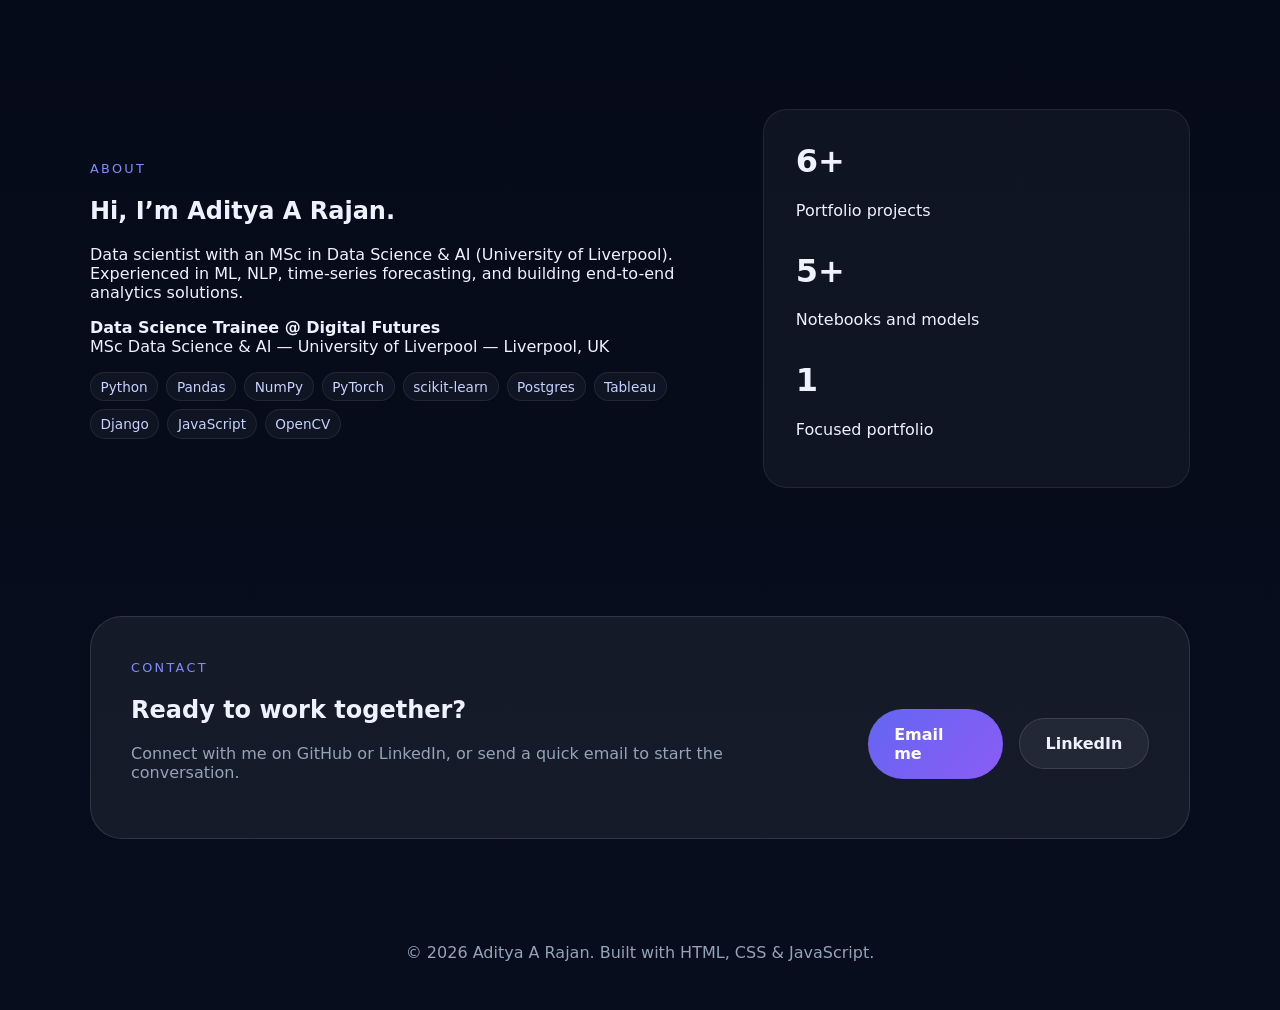
==== commit cab98636: "padding updates" ====
--- a/index.html
+++ b/index.html
@@ -68,12 +68,13 @@
     </section>
 
     <section class="section projects" id="projects">
-      <div class="container section-header">
-        <span class="section-tag">Projects</span>
-        <h2>Selected work</h2>
-      </div>
+      <div class="container">
+        <div class="section-header">
+          <span class="section-tag">Projects</span>
+          <h2>Selected work</h2>
+        </div>
 
-      <div class="project-grid" id="projectGrid">
+        <div class="project-grid" id="projectGrid">
         <article class="project-card">
           <img class="project-image" src="static/images/player_recommendation.svg" alt="Player Recommendation">
           <h3><a href="https://github.com/adiTenGemini/Player-Recommendation-Application" target="_blank" rel="noreferrer">Player Recommendation Application</a></h3>
--- a/static/styles.css
+++ b/static/styles.css
@@ -279,7 +279,15 @@
 .projects .project-grid {
   display: grid;
   gap: 1rem;
-  grid-template-columns: repeat(auto-fit, minmax(260px, 1fr));
+  /* Desktop: 3 columns by (up to) 2 rows for six projects */
+  grid-template-columns: repeat(3, minmax(0, 1fr));
+  grid-auto-rows: auto;
+}
+
+/* Add horizontal padding to the projects section so it doesn't run edge-to-edge */
+.projects {
+  padding-left: 2rem;
+  padding-right: 2rem;
 }
 
 .project-card {
@@ -413,9 +421,12 @@
 
 @media (max-width: 960px) {
   .hero-grid,
-  .about-grid,
+  .about-grid {
+    grid-template-columns: 1fr;
+  }
+  /* Tablet: use 2 columns for projects before collapsing to 1 on small screens */
   .projects .project-grid {
-    grid-template-columns: 1fr;
+    grid-template-columns: repeat(2, minmax(0, 1fr));
   }
 
   .feature-row {
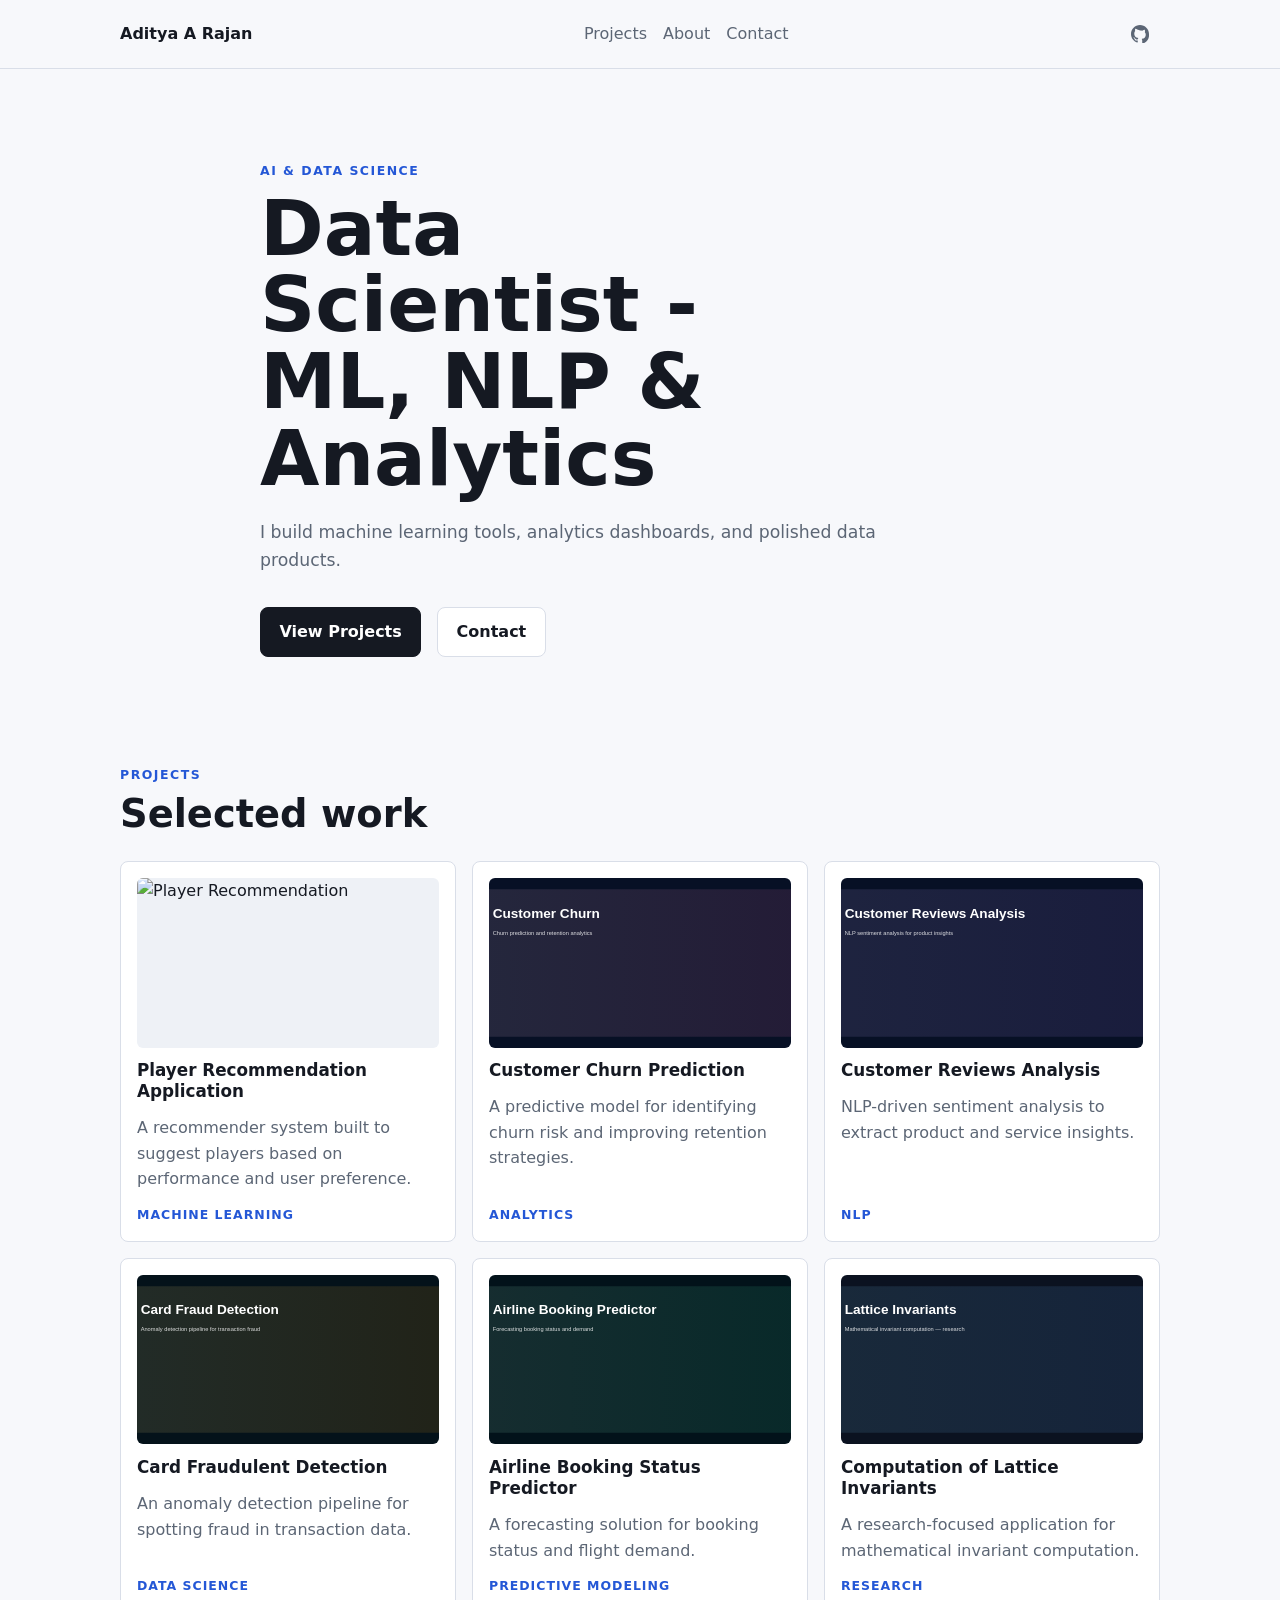
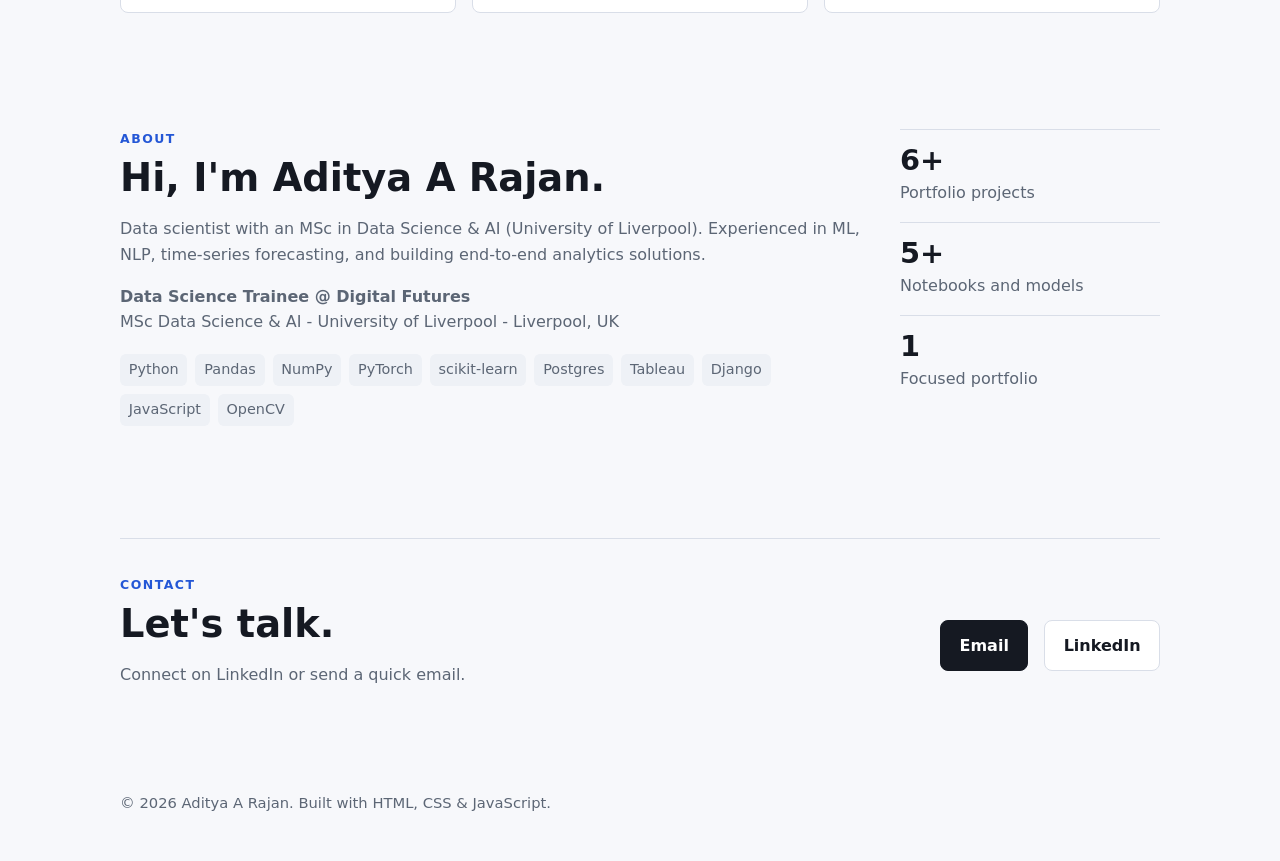
==== commit 96a47bc8: "new ui" ====
--- a/index.html
+++ b/index.html
@@ -3,7 +3,7 @@
 <head>
   <meta charset="UTF-8" />
   <meta name="viewport" content="width=device-width, initial-scale=1.0" />
-  <title>Aditya A Rajan — Portfolio</title>
+  <title>Aditya A Rajan | Portfolio</title>
   <link rel="stylesheet" href="static/styles.css" />
 </head>
 <body>
@@ -11,18 +11,16 @@
     <div class="container header-inner">
       <a class="brand" href="#home">Aditya A Rajan</a>
       <nav class="nav-links" id="navLinks">
-        <a href="#home">Home</a>
         <a href="#projects">Projects</a>
         <a href="#about">About</a>
         <a href="#contact">Contact</a>
       </nav>
       <div class="toolbar-actions">
-        <a class="btn secondary github-btn" href="https://github.com/adiTenGemini" target="_blank" rel="noreferrer" aria-label="GitHub">
+        <a class="icon-link" href="https://github.com/adiTenGemini" target="_blank" rel="noreferrer" aria-label="GitHub">
           <svg width="18" height="18" viewBox="0 0 16 16" fill="currentColor" xmlns="http://www.w3.org/2000/svg" aria-hidden="true">
             <path fill-rule="evenodd" d="M8 0C3.58 0 0 3.58 0 8c0 3.54 2.29 6.53 5.47 7.59.4.07.55-.17.55-.38 0-.19-.01-.82-.01-1.49-2.01.37-2.53-.49-2.69-.94-.09-.23-.48-.94-.82-1.13-.28-.15-.68-.52-.01-.53.63-.01 1.08.58 1.23.82.72 1.21 1.87.87 2.33.66.07-.52.28-.87.51-1.07-1.78-.2-3.64-.89-3.64-3.95 0-.87.31-1.59.82-2.15-.08-.2-.36-1.02.08-2.12 0 0 .67-.21 2.2.82A7.68 7.68 0 018 4.8c.68.003 1.36.092 2 .27 1.53-1.04 2.2-.82 2.2-.82.44 1.1.16 1.92.08 2.12.51.56.82 1.28.82 2.15 0 3.07-1.87 3.75-3.65 3.95.29.25.54.73.54 1.48 0 1.07-.01 1.93-.01 2.19 0 .21.15.46.55.38A8.013 8.013 0 0016 8c0-4.42-3.58-8-8-8z"></path>
           </svg>
         </a>
-        <button class="theme-toggle" id="themeToggle" aria-label="Toggle theme">🌙</button>
         <button class="menu-toggle" id="menuToggle" aria-label="Toggle navigation">
           <span></span><span></span><span></span>
         </button>
@@ -32,95 +30,59 @@
 
   <main>
     <section class="hero" id="home">
-      <div class="container hero-grid">
-        <div class="hero-copy">
-          <span class="eyebrow">AI & Data Science</span>
-          <h1>Data Scientist — ML, NLP & Analytics</h1>
-          <p>I build machine learning tools, analytics dashboards, and polished data products.</p>
-          <div class="hero-actions">
-            <a class="btn primary" href="#projects">View Projects</a>
-            <a class="btn secondary" href="#contact">Contact</a>
-          </div>
-        </div>
-
-        <div class="hero-cards">
-          <article class="feature-card feature-card-large">
-            <p class="feature-label">Featured Work</p>
-            <h2>Data-driven products</h2>
-            <p>From model development to polished presentation, I build work that is easy to understand and fast to use.</p>
-          </article>
-
-          <div class="feature-row">
-            <article class="feature-card">
-              <p class="feature-label">Research & Modeling</p>
-              <h3>Applied AI</h3>
-              <p>Machine learning systems designed for practical decision support and insight generation.</p>
-            </article>
-
-            <article class="feature-card">
-              <p class="feature-label">Insight Delivery</p>
-              <h3>Analytics & Visualization</h3>
-              <p>Storytelling through data, with dashboards and analysis that help teams move faster.</p>
-            </article>
-          </div>
+      <div class="container hero-inner">
+        <span class="eyebrow">AI & Data Science</span>
+        <h1>Data Scientist - ML, NLP & Analytics</h1>
+        <p>I build machine learning tools, analytics dashboards, and polished data products.</p>
+        <div class="hero-actions">
+          <a class="btn primary" href="#projects">View Projects</a>
+          <a class="btn secondary" href="#contact">Contact</a>
         </div>
       </div>
     </section>
 
-    <section class="section projects" id="projects">
-      <div class="container">
-        <div class="section-header">
-          <span class="section-tag">Projects</span>
-          <h2>Selected work</h2>
-        </div>
-
-        <div class="project-grid" id="projectGrid">
+    <section class="section" id="projects">
+      <div class="container section-header">
+        <span class="section-tag">Projects</span>
+        <h2>Selected work</h2>
+      </div>
+      <div class="container project-grid">
         <article class="project-card">
           <img class="project-image" src="static/images/player_recommendation.svg" alt="Player Recommendation">
           <h3><a href="https://github.com/adiTenGemini/Player-Recommendation-Application" target="_blank" rel="noreferrer">Player Recommendation Application</a></h3>
           <p>A recommender system built to suggest players based on performance and user preference.</p>
           <span class="project-meta">Machine Learning</span>
         </article>
-
-        <article class="project-card">
-          <img class="project-image" src="static/images/computation_lattice.svg" alt="Lattice Invariants">
-          <h3><a href="https://github.com/adiTenGemini/Application-for-Computation-of-Lattice-Invariants" target="_blank" rel="noreferrer">Application for Computation of Lattice Invariants</a></h3>
-          <p>A research-focused application for mathematical invariant computation.</p>
-          <span class="project-meta">Research</span>
-        </article>
-
         <article class="project-card">
           <img class="project-image" src="static/images/customer_churn.svg" alt="Customer Churn">
           <h3><a href="https://github.com/adiTenGemini/Customer-Churn-Prediction" target="_blank" rel="noreferrer">Customer Churn Prediction</a></h3>
           <p>A predictive model for identifying churn risk and improving retention strategies.</p>
           <span class="project-meta">Analytics</span>
         </article>
-
+        <article class="project-card">
+          <img class="project-image" src="static/images/customer_reviews.svg" alt="Customer Reviews">
+          <h3><a href="https://github.com/adiTenGemini/Customer-Reviews-Analysis" target="_blank" rel="noreferrer">Customer Reviews Analysis</a></h3>
+          <p>NLP-driven sentiment analysis to extract product and service insights.</p>
+          <span class="project-meta">NLP</span>
+        </article>
+        <article class="project-card">
+          <img class="project-image" src="static/images/card_fraud.svg" alt="Card Fraud">
+          <h3><a href="https://github.com/adiTenGemini/Card-Fraudulent-Detection" target="_blank" rel="noreferrer">Card Fraudulent Detection</a></h3>
+          <p>An anomaly detection pipeline for spotting fraud in transaction data.</p>
+          <span class="project-meta">Data Science</span>
+        </article>
         <article class="project-card">
           <img class="project-image" src="static/images/airline_booking.svg" alt="Airline Booking">
           <h3><a href="https://github.com/adiTenGemini/Airline-Booking-Status-Predictor" target="_blank" rel="noreferrer">Airline Booking Status Predictor</a></h3>
           <p>A forecasting solution for booking status and flight demand.</p>
           <span class="project-meta">Predictive Modeling</span>
         </article>
-
         <article class="project-card">
-          <img class="project-image" src="static/images/customer_reviews.svg" alt="Customer Reviews">
-          <h3><a href="https://github.com/adiTenGemini/Customer-Reviews-Analysis" target="_blank" rel="noreferrer">Customer Reviews Analysis</a></h3>
-          <p>NLP-driven sentiment analysis to extract product and service insights.</p>
-          <span class="project-meta">NLP</span>
+          <img class="project-image" src="static/images/computation_lattice.svg" alt="Lattice Invariants">
+          <h3><a href="https://github.com/adiTenGemini/Application-for-Computation-of-Lattice-Invariants" target="_blank" rel="noreferrer">Computation of Lattice Invariants</a></h3>
+          <p>A research-focused application for mathematical invariant computation.</p>
+          <span class="project-meta">Research</span>
         </article>
-
-        <article class="project-card">
-          <img class="project-image" src="static/images/card_fraud.svg" alt="Card Fraud">
-          <h3><a href="https://github.com/adiTenGemini/Card-Fraudulent-Detection" target="_blank" rel="noreferrer">Card Fraudulent Detection</a></h3>
-          <p>An anomaly detection pipeline for spotting fraud in transaction data.</p>
-          <span class="project-meta">Data Science</span>
-        </article>
-      </div>
-
-      <!-- See more button is hidden when there are no hidden items -->
-      <div style="text-align:center; margin-top:1.25rem;">
-        <button id="seeMoreBtn" class="btn secondary" style="display:none;">See more</button>
       </div>
     </section>
 
@@ -128,10 +90,9 @@
       <div class="container about-grid">
         <div>
           <span class="section-tag">About</span>
-          <h2>Hi, I’m Aditya A Rajan.</h2>
+          <h2>Hi, I'm Aditya A Rajan.</h2>
           <p>Data scientist with an MSc in Data Science & AI (University of Liverpool). Experienced in ML, NLP, time-series forecasting, and building end-to-end analytics solutions.</p>
-          <p><strong>Data Science Trainee @ Digital Futures</strong><br>MSc Data Science & AI — University of Liverpool — Liverpool, UK</p>
-
+          <p><strong>Data Science Trainee @ Digital Futures</strong><br>MSc Data Science & AI - University of Liverpool - Liverpool, UK</p>
           <div class="skill-list">
             <span class="skill">Python</span>
             <span class="skill">Pandas</span>
@@ -166,11 +127,11 @@
       <div class="container contact-card">
         <div>
           <span class="section-tag">Contact</span>
-          <h2>Ready to work together?</h2>
-          <p>Connect with me on GitHub or LinkedIn, or send a quick email to start the conversation.</p>
+          <h2>Let's talk.</h2>
+          <p>Connect on LinkedIn or send a quick email.</p>
         </div>
         <div class="hero-actions">
-          <a class="btn primary" href="mailto:hello@example.com">Email me</a>
+          <a class="btn primary" href="mailto:hello@example.com">Email</a>
           <a class="btn secondary" href="https://www.linkedin.com/in/adityaarajan/" target="_blank" rel="noreferrer">LinkedIn</a>
         </div>
       </div>
@@ -179,7 +140,7 @@
 
   <footer class="site-footer">
     <div class="container footer-inner">
-      <p>© 2026 Aditya A Rajan. Built with HTML, CSS & JavaScript.</p>
+      <p>&copy; 2026 Aditya A Rajan. Built with HTML, CSS & JavaScript.</p>
     </div>
   </footer>
 
--- a/static/styles.css
+++ b/static/styles.css
@@ -1,21 +1,13 @@
 :root {
-  color-scheme: dark;
+  color-scheme: light;
   font-family: Inter, system-ui, -apple-system, BlinkMacSystemFont, "Segoe UI", sans-serif;
-  --bg: #050816;
-  --bg-alt: rgba(255, 255, 255, 0.04);
-  --header-bg: rgba(5, 8, 22, 0.75);
-  --card-bg: rgba(255, 255, 255, 0.04);
-  --border: rgba(255, 255, 255, 0.08);
-  --text: #eef2ff;
-  --muted: #c7d2fe;
-  --muted-alt: #94a3b8;
-  --accent: #818cf8;
-  --hero-bg: radial-gradient(circle at top, rgba(79, 70, 229, 0.16), transparent 24%), linear-gradient(180deg, #050816 0%, #070d1c 100%);
-  --btn-primary-start: #6366f1;
-  --btn-primary-end: #8b5cf6;
-  --btn-secondary-bg: rgba(255, 255, 255, 0.06);
-  --btn-secondary-border: rgba(255, 255, 255, 0.12);
-  --btn-secondary-text: #eef2ff;
+  --bg: #f7f8fb;
+  --surface: #ffffff;
+  --surface-soft: #eef1f6;
+  --border: #d9dee8;
+  --text: #151922;
+  --muted: #5c6675;
+  --accent: #2457d6;
 }
 
 * {
@@ -29,25 +21,9 @@
 body {
   margin: 0;
   min-height: 100vh;
-  background: var(--hero-bg);
+  background: var(--bg);
   color: var(--text);
-}
-
-body.light {
-  color-scheme: light;
-  --hero-bg: linear-gradient(180deg, #eef2ff 0%, #dbeafe 100%);
-  --header-bg: rgba(255, 255, 255, 0.96);
-  --card-bg: #ffffff;
-  --border: rgba(15, 23, 42, 0.12);
-  --text: #0f172a;
-  --muted: #475569;
-  --muted-alt: #64748b;
-  --accent: #4338ca;
-  --btn-primary-start: #4338ca;
-  --btn-primary-end: #7c3aed;
-  --btn-secondary-bg: #f8fafc;
-  --btn-secondary-border: rgba(15, 23, 42, 0.16);
-  --btn-secondary-text: #0f172a;
+  line-height: 1.6;
 }
 
 img {
@@ -56,12 +32,12 @@
 }
 
 button,
- a {
+a {
   font: inherit;
 }
 
 .container {
-  width: min(1100px, calc(100% - 2rem));
+  width: min(1040px, calc(100% - 2rem));
   margin: 0 auto;
 }
 
@@ -69,9 +45,9 @@
   position: sticky;
   top: 0;
   z-index: 10;
-  backdrop-filter: blur(18px);
-  background: var(--header-bg);
+  background: rgba(247, 248, 251, 0.92);
   border-bottom: 1px solid var(--border);
+  backdrop-filter: blur(12px);
 }
 
 .header-inner {
@@ -79,301 +55,233 @@
   align-items: center;
   justify-content: space-between;
   gap: 1rem;
-  padding: 1rem 0;
-}
-
-.toolbar-actions {
-  display: flex;
-  align-items: center;
-  gap: 0.75rem;
+  min-height: 68px;
 }
 
 .brand {
-  text-decoration: none;
   color: var(--text);
   font-weight: 700;
-  letter-spacing: 0.08em;
-}
-
-.nav-links {
-  display: flex;
-  align-items: center;
-  gap: 1.3rem;
-}
-
-.nav-links a {
   text-decoration: none;
-  color: var(--muted);
-  transition: color 0.2s ease;
-}
-
-.nav-links a:hover {
-  color: var(--text);
+}
+
+.nav-links,
+.toolbar-actions,
+.hero-actions {
+  display: flex;
+  align-items: center;
+  gap: 1rem;
+}
+
+.nav-links a,
+.icon-link {
+  color: var(--muted);
+  text-decoration: none;
+}
+
+.nav-links a:hover,
+.icon-link:hover,
+.project-card a:hover {
+  color: var(--accent);
+}
+
+.icon-link {
+  display: inline-flex;
+  align-items: center;
+  justify-content: center;
+  width: 2.5rem;
+  height: 2.5rem;
 }
 
 .menu-toggle {
   display: none;
   width: 2.5rem;
   height: 2.5rem;
-  border: none;
+  border: 0;
   background: transparent;
   cursor: pointer;
   flex-direction: column;
-  justify-content: space-between;
-  padding: 0;
+  justify-content: center;
+  gap: 0.32rem;
+  padding: 0.45rem;
 }
 
 .menu-toggle span {
   display: block;
-  height: 3px;
+  height: 2px;
   width: 100%;
   background: var(--text);
-  border-radius: 999px;
-}
-
-.theme-toggle {
-  border: 1px solid var(--btn-secondary-border);
-  border-radius: 999px;
-  background: var(--btn-secondary-bg);
-  color: var(--btn-secondary-text);
-  display: inline-flex;
-  align-items: center;
-  justify-content: center;
-  gap: 0.35rem;
-  padding: 0.55rem 1.1rem;
-  min-width: 4.2rem;
-  cursor: pointer;
-  transition: transform 0.2s ease, background-color 0.2s ease, border-color 0.2s ease;
-}
-
-.theme-toggle:hover {
-  transform: translateY(-1px);
-}
-
-.github-btn svg { display: block; }
-.github-btn { padding: 0.5rem; min-width: 2.8rem; display: inline-flex; align-items:center; justify-content:center; }
-
-.hero-grid {
-  display: grid;
-  grid-template-columns: 1.2fr 1fr;
-  gap: 2rem;
-  align-items: center;
-}
-
-.eyebrow {
-  display: inline-flex;
-  font-size: 0.85rem;
+}
+
+.hero {
+  padding: 5.5rem 0 3rem;
+}
+
+.hero-inner {
+  max-width: 760px;
+}
+
+.eyebrow,
+.section-tag,
+.project-meta {
+  color: var(--accent);
+  font-size: 0.78rem;
+  font-weight: 700;
+  letter-spacing: 0.12em;
   text-transform: uppercase;
-  letter-spacing: 0.18em;
-  color: var(--accent);
-  margin-bottom: 1rem;
-}
-
-.hero-copy h1 {
-  font-size: clamp(2.5rem, 4vw, 4rem);
-  margin: 0;
-  max-width: 12ch;
-}
-
-.hero-copy p {
+}
+
+.hero h1 {
+  margin: 0.5rem 0 0;
+  font-size: clamp(2.4rem, 7vw, 4.8rem);
+  line-height: 1;
+  max-width: 11ch;
+}
+
+.hero p {
+  margin: 1.35rem 0 0;
   max-width: 42rem;
-  margin: 1.5rem 0 0;
-  color: var(--muted-alt);
+  color: var(--muted);
+  font-size: 1.08rem;
 }
 
 .hero-actions {
-  display: flex;
-  align-items: center;
-  gap: 1rem;
   margin-top: 2rem;
 }
 
 .btn {
   display: inline-flex;
   align-items: center;
-  gap: 0.5rem;
+  justify-content: center;
+  min-height: 2.8rem;
+  padding: 0.72rem 1.15rem;
+  border: 1px solid var(--border);
+  border-radius: 8px;
+  color: var(--text);
+  background: var(--surface);
+  font-weight: 700;
   text-decoration: none;
-  border-radius: 999px;
-  border: 1px solid transparent;
-  padding: 0.95rem 1.6rem;
-  font-weight: 600;
-  transition: transform 0.2s ease, background-color 0.2s ease, border-color 0.2s ease;
+}
+
+.btn.primary {
+  background: var(--text);
+  border-color: var(--text);
+  color: #ffffff;
 }
 
 .btn:hover {
-  transform: translateY(-1px);
-}
-
-.btn.primary {
-  background: linear-gradient(135deg, var(--btn-primary-start), var(--btn-primary-end));
-  color: #fff;
-}
-
-.btn.secondary {
-  background: var(--btn-secondary-bg);
-  color: var(--btn-secondary-text);
-  border-color: var(--btn-secondary-border);
-}
-
-.hero-cards {
+  border-color: var(--accent);
+}
+
+.section {
+  padding: 3.5rem 0;
+}
+
+.section-header {
+  margin-bottom: 1.5rem;
+}
+
+.section-header h2,
+.about h2,
+.contact h2 {
+  margin: 0.35rem 0 0;
+  font-size: clamp(1.7rem, 3vw, 2.4rem);
+  line-height: 1.15;
+}
+
+.project-grid {
   display: grid;
-  gap: 1.5rem;
-}
-
-.feature-card {
-  background: var(--card-bg);
+  grid-template-columns: repeat(3, minmax(0, 1fr));
+  gap: 1rem;
+}
+
+.project-card {
+  display: flex;
+  min-height: 100%;
+  flex-direction: column;
+  gap: 0.8rem;
+  padding: 1rem;
+  background: var(--surface);
   border: 1px solid var(--border);
-  border-radius: 32px;
-  padding: 2rem;
-  min-height: 11rem;
-}
-
-.feature-card-large {
-  min-height: 18rem;
-}
-
-.feature-label {
-  display: inline-flex;
-  margin-bottom: 0.85rem;
-  color: var(--accent);
-  font-size: 0.85rem;
-  font-weight: 600;
-  text-transform: uppercase;
-  letter-spacing: 0.12em;
-}
-
-.feature-card h2,
-.feature-card h3 {
-  margin: 0 0 0.9rem;
-}
-
-.feature-card p {
+  border-radius: 8px;
+}
+
+.project-image {
+  width: 100%;
+  aspect-ratio: 16 / 9;
+  object-fit: cover;
+  border-radius: 6px;
+  background: var(--surface-soft);
+}
+
+.project-card h3,
+.project-card p {
   margin: 0;
-  color: var(--muted-alt);
-}
-
-.feature-row {
-  display: grid;
-  gap: 1.5rem;
-  grid-template-columns: repeat(2, minmax(0, 1fr));
-}
-
-.section {
-  padding: 4rem 0;
-}
-
-.section-header {
-  display: flex;
-  flex-direction: column;
-  gap: 0.75rem;
-  margin-bottom: 2rem;
-}
-
-.section-tag {
-  color: var(--accent);
-  text-transform: uppercase;
-  letter-spacing: 0.18em;
-  font-size: 0.8rem;
-}
-
-.projects .project-grid {
-  display: grid;
-  gap: 1rem;
-  /* Desktop: 3 columns by (up to) 2 rows for six projects */
-  grid-template-columns: repeat(3, minmax(0, 1fr));
-  grid-auto-rows: auto;
-}
-
-/* Add horizontal padding to the projects section so it doesn't run edge-to-edge */
-.projects {
-  padding-left: 2rem;
-  padding-right: 2rem;
-}
-
-.project-card {
-  background: var(--card-bg);
-  border: 1px solid var(--border);
-  border-radius: 12px;
-  padding: 1.2rem;
-  display: flex;
-  flex-direction: column;
-  gap: 0.75rem;
-  min-height: 180px;
 }
 
 .project-card h3 {
-  margin: 0 0 0.85rem;
-}
-
-.project-card p {
-  margin: 0 0 0.5rem;
-  color: var(--muted-alt);
-}
-
-.project-meta {
-  display: inline-flex;
-  padding: 0.35rem 0.6rem;
-  border-radius: 999px;
-  background: rgba(99, 102, 241, 0.10);
-  color: var(--muted);
-  font-size: 0.82rem;
-}
-
-.project-card h3 a {
+  font-size: 1.05rem;
+  line-height: 1.25;
+}
+
+.project-card a {
   color: inherit;
   text-decoration: none;
 }
 
-.project-image {
-  width: 100%;
-  height: 140px;
-  object-fit: cover;
-  border-radius: 8px;
-  background: linear-gradient(90deg, rgba(255,255,255,0.02), rgba(0,0,0,0.02));
+.project-card p,
+.about p,
+.contact p,
+.footer-inner {
+  color: var(--muted);
+}
+
+.project-meta {
+  margin-top: auto;
+  letter-spacing: 0.08em;
+}
+
+.about-grid {
+  display: grid;
+  grid-template-columns: minmax(0, 1fr) 260px;
+  gap: 2rem;
+  align-items: start;
 }
 
 .skill-list {
-  margin-top: 1rem;
   display: flex;
   flex-wrap: wrap;
   gap: 0.5rem;
+  margin-top: 1.2rem;
 }
 
 .skill {
-  background: var(--card-bg);
-  color: var(--muted);
-  padding: 0.35rem 0.6rem;
-  border-radius: 999px;
-  border: 1px solid var(--border);
-  font-size: 0.85rem;
-}
-
-.hidden { display: none; }
-
-.about-grid {
-  display: grid;
-  grid-template-columns: 1.2fr 0.8fr;
-  gap: 2rem;
-  align-items: center;
+  padding: 0.28rem 0.55rem;
+  background: var(--surface-soft);
+  border-radius: 6px;
+  color: var(--muted);
+  font-size: 0.9rem;
 }
 
 .about-stats {
   display: grid;
   gap: 1rem;
-  background: var(--card-bg);
-  border: 1px solid var(--border);
-  border-radius: 24px;
-  padding: 2rem;
+  padding-top: 0.25rem;
 }
 
 .about-stats div {
-  display: grid;
-  gap: 0.3rem;
+  border-top: 1px solid var(--border);
+  padding-top: 1rem;
 }
 
 .about-stats strong {
-  font-size: 2rem;
   display: block;
+  font-size: 1.8rem;
+  line-height: 1;
+}
+
+.about-stats p {
+  margin: 0.35rem 0 0;
+  color: var(--muted);
 }
 
 .contact-card {
@@ -381,86 +289,65 @@
   align-items: center;
   justify-content: space-between;
   gap: 2rem;
-  background: var(--btn-secondary-bg);
-  border: 1px solid var(--btn-secondary-border);
-  border-radius: 32px;
-  padding: 2.5rem;
+  padding: 2rem 0 0;
+  border-top: 1px solid var(--border);
 }
 
 .contact-card p {
-  color: var(--muted-alt);
+  margin-bottom: 0;
 }
 
 .site-footer {
-  padding: 1.5rem 0 2rem;
+  padding: 2rem 0;
 }
 
 .footer-inner {
-  display: flex;
-  justify-content: center;
-  color: var(--muted-alt);
-}
-
-body.light {
-  --bg: #f8fafc;
-  --bg-alt: #ffffff;
-  --header-bg: rgba(255, 255, 255, 0.92);
-  --card-bg: rgba(255, 255, 255, 0.9);
-  --border: rgba(15, 23, 42, 0.08);
-  --text: #0f172a;
-  --muted: #475569;
-  --muted-alt: #64748b;
-  --accent: #4338ca;
-  --hero-bg: linear-gradient(180deg, #f8fafc 0%, #e2e8f0 100%);
-  --btn-primary-start: #4338ca;
-  --btn-primary-end: #6d28d9;
-  --btn-secondary-bg: rgba(15, 23, 42, 0.06);
-  --btn-secondary-border: rgba(15, 23, 42, 0.16);
-  --btn-secondary-text: #0f172a;
-}
-
-@media (max-width: 960px) {
-  .hero-grid,
+  font-size: 0.92rem;
+}
+
+@media (max-width: 900px) {
+  .project-grid {
+    grid-template-columns: repeat(2, minmax(0, 1fr));
+  }
+
   .about-grid {
     grid-template-columns: 1fr;
   }
-  /* Tablet: use 2 columns for projects before collapsing to 1 on small screens */
-  .projects .project-grid {
-    grid-template-columns: repeat(2, minmax(0, 1fr));
-  }
-
-  .feature-row {
-    grid-template-columns: 1fr;
-  }
-}
-
-@media (max-width: 720px) {
+}
+
+@media (max-width: 680px) {
   .header-inner {
     flex-wrap: wrap;
+    min-height: 64px;
   }
 
   .nav-links {
+    display: none;
     width: 100%;
-    flex-direction: column;
-    gap: 0.8rem;
-    display: none;
+    align-items: flex-start;
+    padding: 0 0 1rem;
   }
 
   .nav-links.active {
     display: flex;
+    flex-direction: column;
   }
 
   .menu-toggle {
     display: flex;
   }
 
-  .hero-actions {
+  .hero {
+    padding-top: 3.5rem;
+  }
+
+  .hero-actions,
+  .contact-card {
+    align-items: stretch;
     flex-direction: column;
-    align-items: stretch;
-  }
-
-  .contact-card {
-    flex-direction: column;
-    align-items: flex-start;
-  }
-}
+  }
+
+  .project-grid {
+    grid-template-columns: 1fr;
+  }
+}
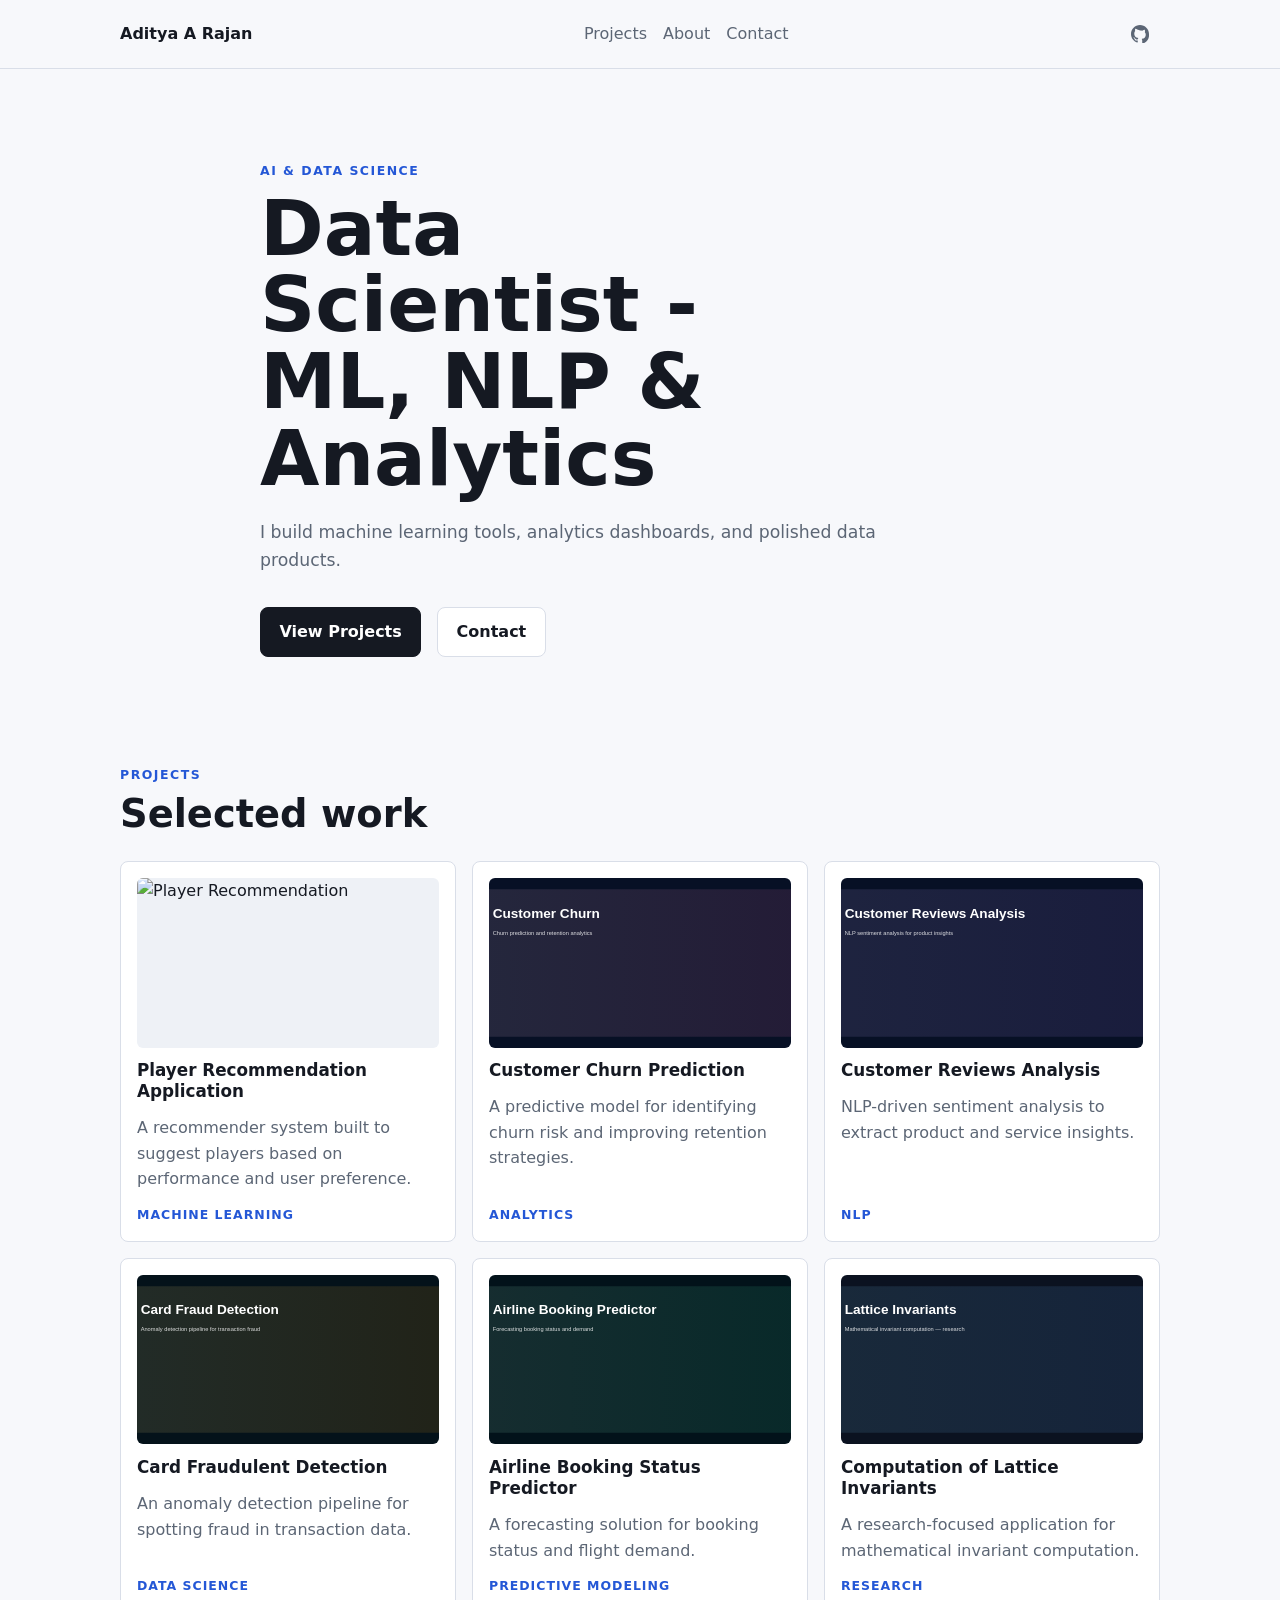
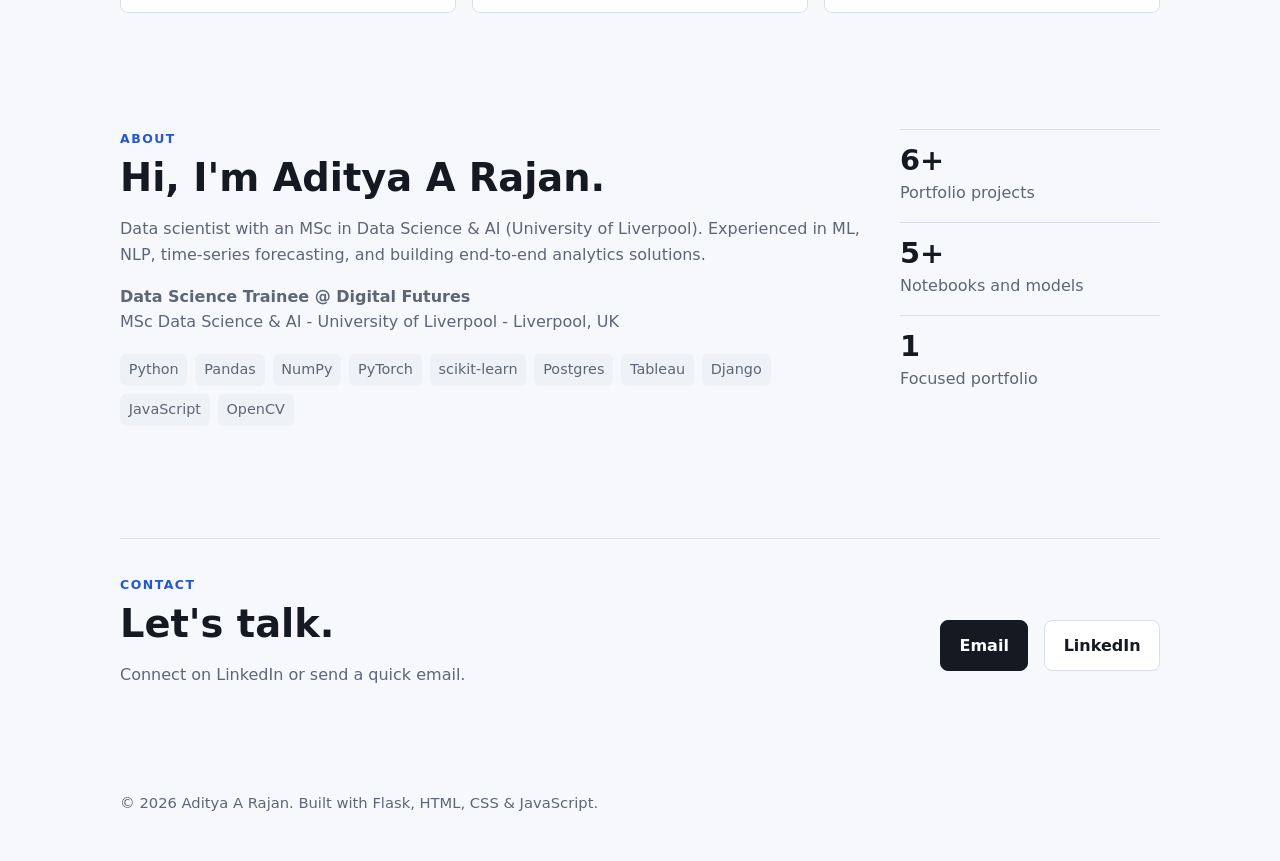
==== commit fb80eba2: "static file chng" ====
--- a/index.html
+++ b/index.html
@@ -140,7 +140,7 @@
 
   <footer class="site-footer">
     <div class="container footer-inner">
-      <p>&copy; 2026 Aditya A Rajan. Built with HTML, CSS & JavaScript.</p>
+      <p>&copy; 2026 Aditya A Rajan. Built with Flask, HTML, CSS & JavaScript.</p>
     </div>
   </footer>
 
